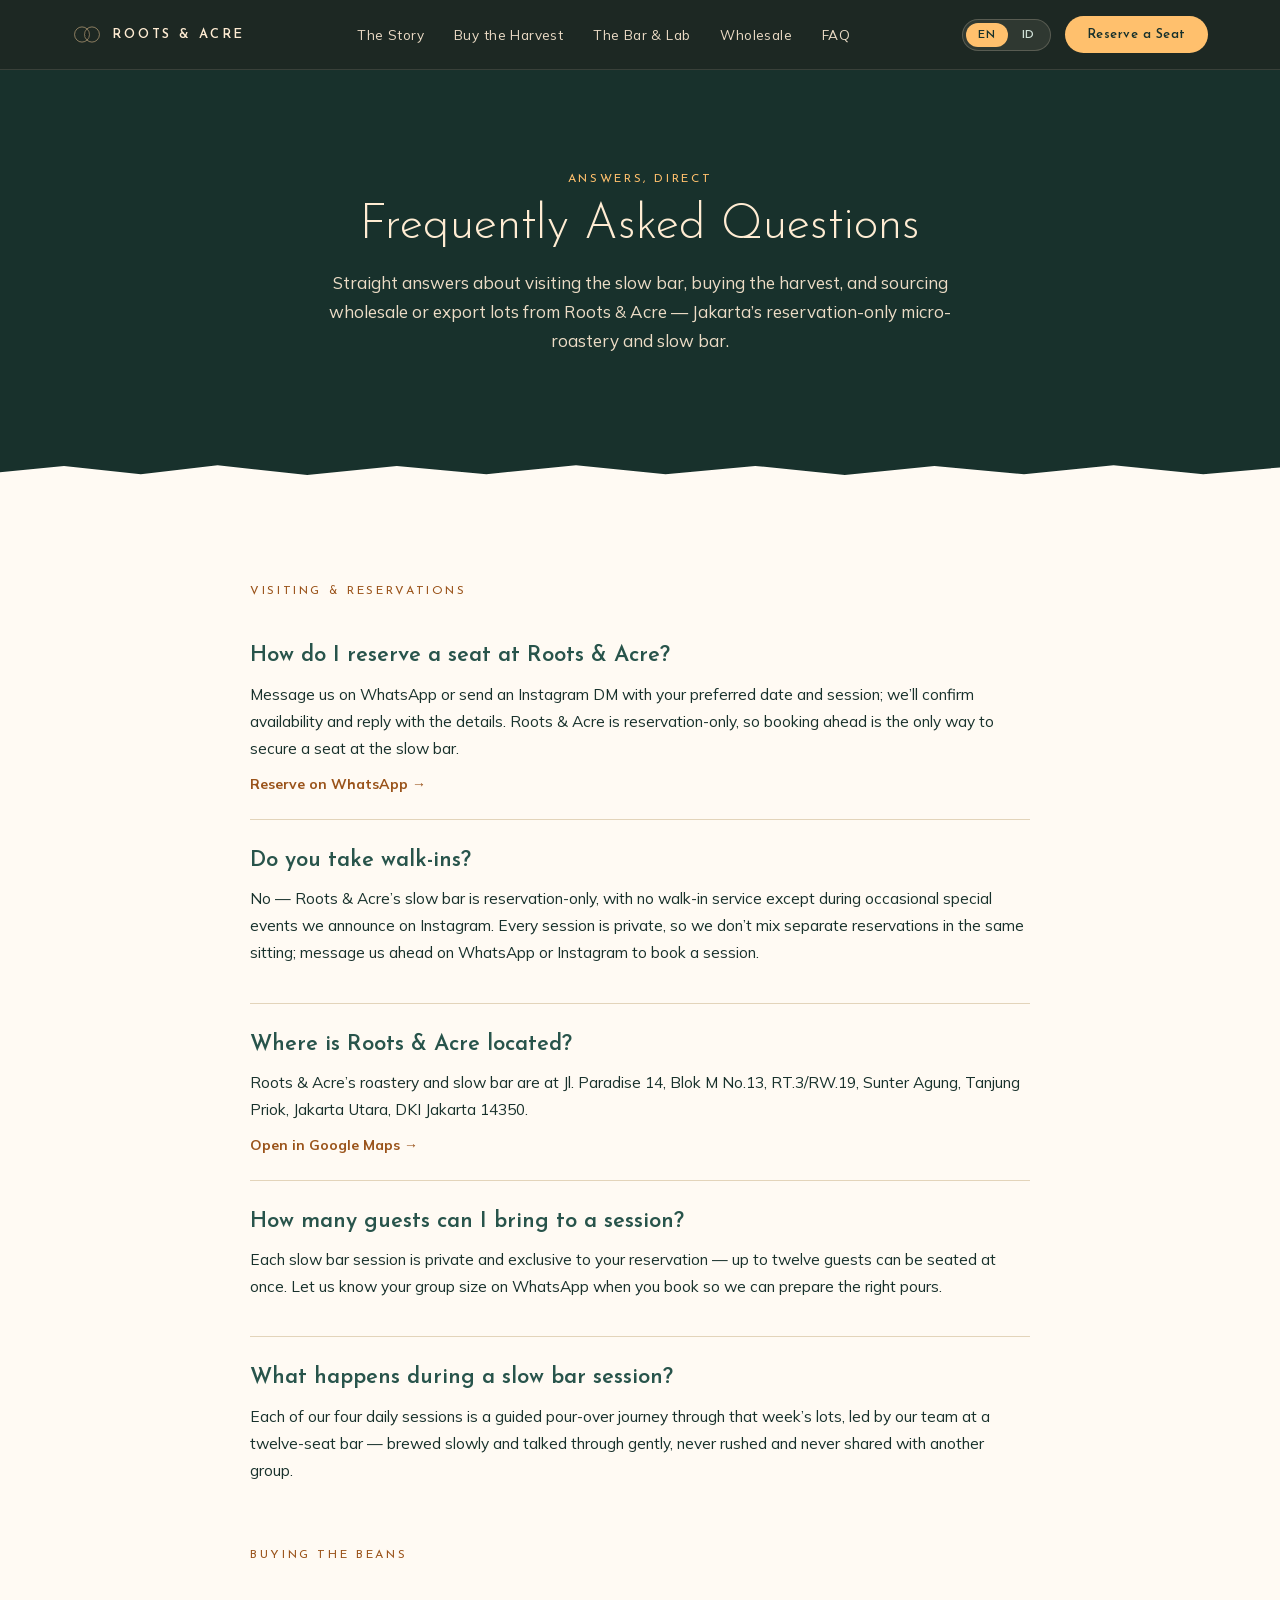
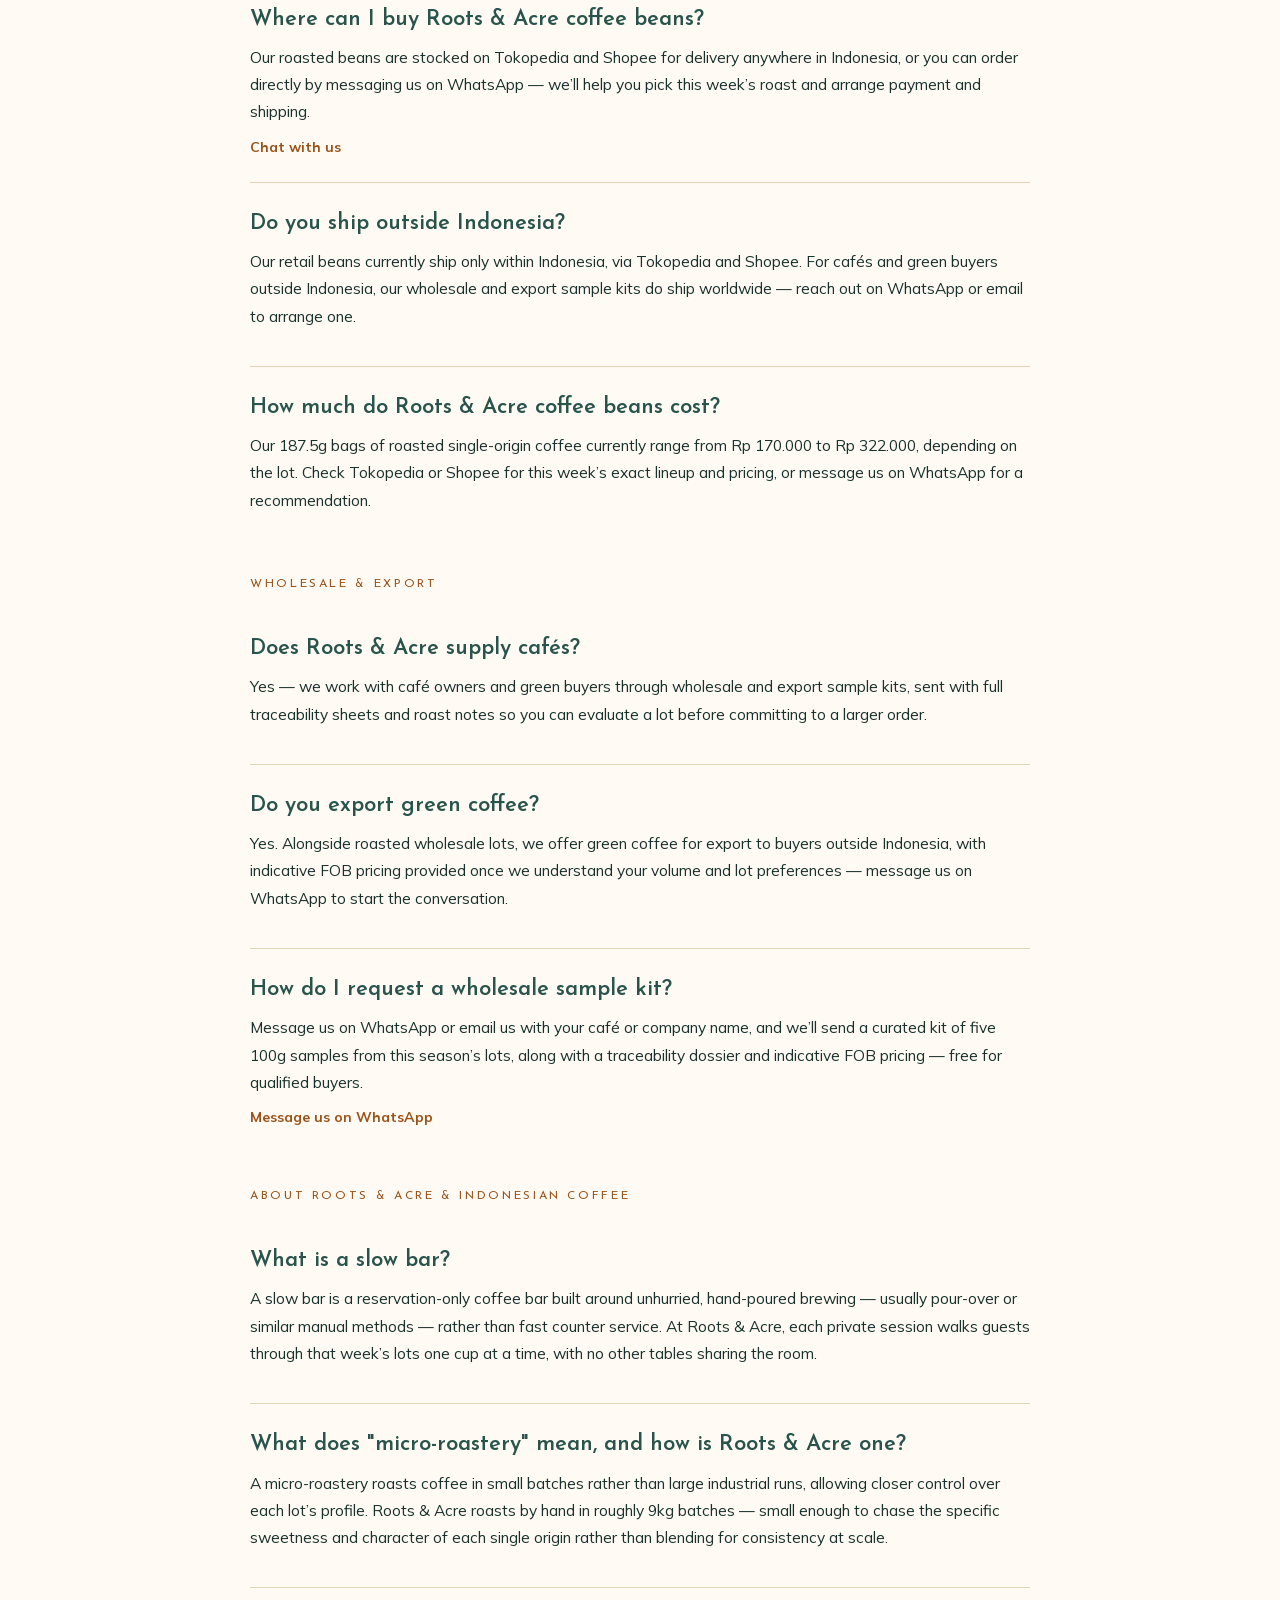
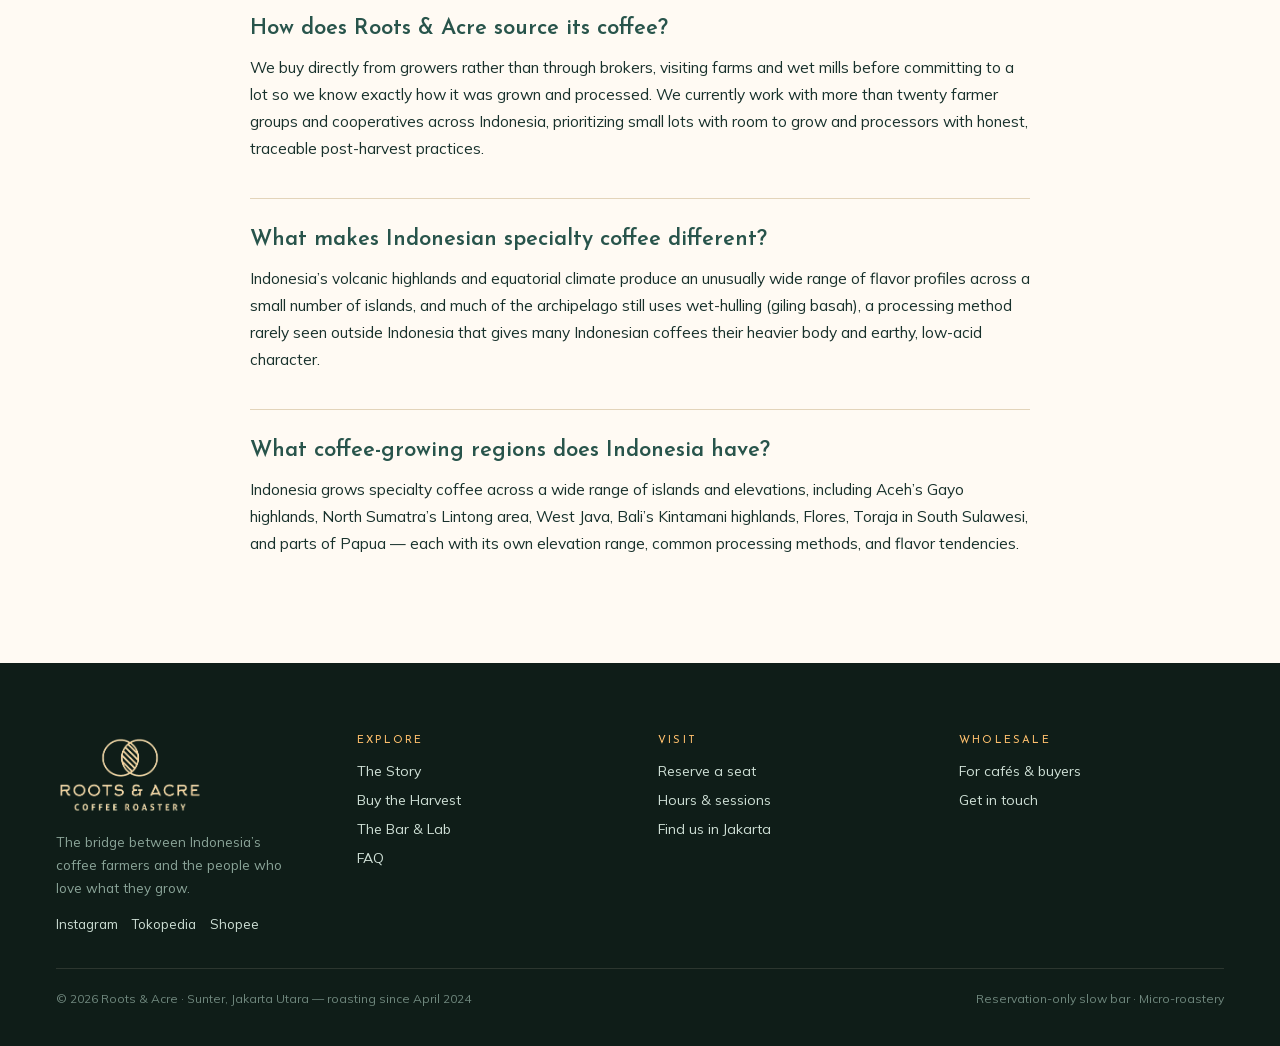
==== faq/index.html @ 4e1fb9ee "seo: phase 4 — FAQ page pair (/faq/, /id/faq/), AEO answers - 16 questions across 4 groups (Visiting" ====
<!DOCTYPE html>
<!-- GENERATED by scripts/build-pages.js — do not edit by hand.
     Edit the template/translations there, then run: node scripts/build-pages.js
     Both language versions are rebuilt together and must ship in the same commit. -->
<html lang="en">
<head>
  <meta charset="UTF-8" />
  <meta name="viewport" content="width=device-width, initial-scale=1.0" />
  <title>FAQ — Roots &amp; Acre Micro-roastery &amp; Slow Bar · Jakarta</title>
  <meta name="description" content="Answers about reserving a seat, buying Roots &amp; Acre coffee beans, wholesale &amp; export sample kits, and what makes Indonesian specialty coffee distinct — from Jakarta’s reservation-only micro-roastery and slow bar." />
  <meta name="theme-color" content="#28544b" />

  <link rel="canonical" href="https://rootsandacre.com/faq/" />
  <link rel="alternate" hreflang="en" href="https://rootsandacre.com/faq/" />
  <link rel="alternate" hreflang="id" href="https://rootsandacre.com/id/faq/" />
  <link rel="alternate" hreflang="x-default" href="https://rootsandacre.com/faq/" />

  <!-- Open Graph / social preview -->
  <meta property="og:site_name" content="Roots &amp; Acre" />
  <meta property="og:title" content="Roots &amp; Acre — Frequently Asked Questions" />
  <meta property="og:description" content="Everything you need to know about visiting, buying, and sourcing from Roots &amp; Acre — Jakarta’s reservation-only micro-roastery and slow bar." />
  <meta property="og:type" content="website" />
  <meta property="og:url" content="https://rootsandacre.com/faq/" />
  <meta property="og:locale" content="en_US" />
  <meta property="og:locale:alternate" content="id_ID" />
  <meta property="og:image" content="https://rootsandacre.com/assets/images/og-image.jpg" />
  <meta property="og:image:width" content="1200" />
  <meta property="og:image:height" content="630" />
  <meta property="og:image:alt" content="Roots &amp; Acre — frequently asked questions" />
  <meta name="twitter:card" content="summary_large_image" />
  <meta name="twitter:title" content="Roots &amp; Acre — Frequently Asked Questions" />
  <meta name="twitter:description" content="Everything you need to know about visiting, buying, and sourcing from Roots &amp; Acre — Jakarta’s reservation-only micro-roastery and slow bar." />
  <meta name="twitter:image" content="https://rootsandacre.com/assets/images/og-image.jpg" />

  <link rel="icon" href="/assets/symbol.svg" type="image/svg+xml" />

  <link rel="stylesheet" href="/assets/fonts/fonts.css?v=0ab31cac" />
  <link rel="stylesheet" href="/css/styles.css?v=18a3f6a1" />
  <script src="/js/i18n.js?v=a5c35080" defer></script>

  <script type="application/ld+json">
{
  "@context": "https://schema.org",
  "@graph": [
    {
      "@type": [
        "CafeOrCoffeeShop",
        "OnlineStore"
      ],
      "@id": "https://rootsandacre.com/#business",
      "name": "Roots & Acre",
      "alternateName": "Roots and Acre",
      "description": "Roots & Acre is an Indonesian micro-roastery and reservation-only slow bar in Sunter, North Jakarta. It roasts single-origin lots sourced directly from farms across the archipelago in micro-batches, serves them in four private daily slow-bar sessions (reserve via WhatsApp or Instagram DM), and ships beans via Tokopedia and Shopee.",
      "url": "https://rootsandacre.com/",
      "logo": "https://rootsandacre.com/assets/logo-full-apricot-trans.png",
      "image": "https://rootsandacre.com/assets/logo-full-apricot-trans.png",
      "telephone": "+6287870702024",
      "email": "rootsandacre@gmail.com",
      "address": {
        "@type": "PostalAddress",
        "streetAddress": "Jl. Paradise 14, Blok M No.13, RT.3/RW.19, Sunter Agung",
        "addressLocality": "Jakarta Utara",
        "addressRegion": "DKI Jakarta",
        "postalCode": "14350",
        "addressCountry": "ID"
      },
      "geo": {
        "@type": "GeoCoordinates",
        "latitude": -6.13706,
        "longitude": 106.86763
      },
      "hasMap": "https://www.google.com/maps/search/?api=1&query=Roots%20%26%20Acre%2C%20Jl.%20Paradise%2014%2C%20Blok%20M%20No.13%2C%20Sunter%20Agung%2C%20Tanjung%20Priok%2C%20Jakarta%20Utara%2014350",
      "openingHoursSpecification": [
        {
          "@type": "OpeningHoursSpecification",
          "dayOfWeek": [
            "Monday",
            "Tuesday",
            "Wednesday",
            "Thursday",
            "Friday",
            "Saturday",
            "Sunday"
          ],
          "opens": "12:00",
          "closes": "21:30"
        }
      ],
      "acceptsReservations": "True",
      "servesCuisine": "Specialty coffee",
      "priceRange": "Rp 170.000–322.000",
      "currenciesAccepted": "IDR",
      "foundingDate": "2024-04",
      "sameAs": [
        "https://www.instagram.com/rootsandacre/",
        "https://www.tokopedia.com/roots-and-acre",
        "https://shopee.co.id/rootsandacre"
      ]
    },
    {
      "@type": "WebSite",
      "@id": "https://rootsandacre.com/#website",
      "url": "https://rootsandacre.com/",
      "name": "Roots & Acre",
      "inLanguage": [
        "en",
        "id"
      ],
      "publisher": {
        "@id": "https://rootsandacre.com/#business"
      }
    },
    {
      "@type": "WebPage",
      "@id": "https://rootsandacre.com/faq/#webpage",
      "url": "https://rootsandacre.com/faq/",
      "name": "FAQ — Roots & Acre Micro-roastery & Slow Bar · Jakarta",
      "description": "Answers about reserving a seat, buying Roots & Acre coffee beans, wholesale & export sample kits, and what makes Indonesian specialty coffee distinct — from Jakarta’s reservation-only micro-roastery and slow bar.",
      "inLanguage": "en",
      "isPartOf": {
        "@id": "https://rootsandacre.com/#website"
      },
      "about": {
        "@id": "https://rootsandacre.com/#business"
      }
    },
    {
      "@type": "FAQPage",
      "@id": "https://rootsandacre.com/faq/#faqpage",
      "mainEntity": [
        {
          "@type": "Question",
          "name": "How do I reserve a seat at Roots & Acre?",
          "acceptedAnswer": {
            "@type": "Answer",
            "text": "Message us on WhatsApp or send an Instagram DM with your preferred date and session; we’ll confirm availability and reply with the details. Roots & Acre is reservation-only, so booking ahead is the only way to secure a seat at the slow bar."
          }
        },
        {
          "@type": "Question",
          "name": "Do you take walk-ins?",
          "acceptedAnswer": {
            "@type": "Answer",
            "text": "No — Roots & Acre’s slow bar is reservation-only, with no walk-in service except during occasional special events we announce on Instagram. Every session is private, so we don’t mix separate reservations in the same sitting; message us ahead on WhatsApp or Instagram to book a session."
          }
        },
        {
          "@type": "Question",
          "name": "Where is Roots & Acre located?",
          "acceptedAnswer": {
            "@type": "Answer",
            "text": "Roots & Acre’s roastery and slow bar are at Jl. Paradise 14, Blok M No.13, RT.3/RW.19, Sunter Agung, Tanjung Priok, Jakarta Utara, DKI Jakarta 14350."
          }
        },
        {
          "@type": "Question",
          "name": "How many guests can I bring to a session?",
          "acceptedAnswer": {
            "@type": "Answer",
            "text": "Each slow bar session is private and exclusive to your reservation — up to twelve guests can be seated at once. Let us know your group size on WhatsApp when you book so we can prepare the right pours."
          }
        },
        {
          "@type": "Question",
          "name": "What happens during a slow bar session?",
          "acceptedAnswer": {
            "@type": "Answer",
            "text": "Each of our four daily sessions is a guided pour-over journey through that week’s lots, led by our team at a twelve-seat bar — brewed slowly and talked through gently, never rushed and never shared with another group."
          }
        },
        {
          "@type": "Question",
          "name": "Where can I buy Roots & Acre coffee beans?",
          "acceptedAnswer": {
            "@type": "Answer",
            "text": "Our roasted beans are stocked on Tokopedia and Shopee for delivery anywhere in Indonesia, or you can order directly by messaging us on WhatsApp — we’ll help you pick this week’s roast and arrange payment and shipping."
          }
        },
        {
          "@type": "Question",
          "name": "Do you ship outside Indonesia?",
          "acceptedAnswer": {
            "@type": "Answer",
            "text": "Our retail beans currently ship only within Indonesia, via Tokopedia and Shopee. For cafés and green buyers outside Indonesia, our wholesale and export sample kits do ship worldwide — reach out on WhatsApp or email to arrange one."
          }
        },
        {
          "@type": "Question",
          "name": "How much do Roots & Acre coffee beans cost?",
          "acceptedAnswer": {
            "@type": "Answer",
            "text": "Our 187.5g bags of roasted single-origin coffee currently range from Rp 170.000 to Rp 322.000, depending on the lot. Check Tokopedia or Shopee for this week’s exact lineup and pricing, or message us on WhatsApp for a recommendation."
          }
        },
        {
          "@type": "Question",
          "name": "Does Roots & Acre supply cafés?",
          "acceptedAnswer": {
            "@type": "Answer",
            "text": "Yes — we work with café owners and green buyers through wholesale and export sample kits, sent with full traceability sheets and roast notes so you can evaluate a lot before committing to a larger order."
          }
        },
        {
          "@type": "Question",
          "name": "Do you export green coffee?",
          "acceptedAnswer": {
            "@type": "Answer",
            "text": "Yes. Alongside roasted wholesale lots, we offer green coffee for export to buyers outside Indonesia, with indicative FOB pricing provided once we understand your volume and lot preferences — message us on WhatsApp to start the conversation."
          }
        },
        {
          "@type": "Question",
          "name": "How do I request a wholesale sample kit?",
          "acceptedAnswer": {
            "@type": "Answer",
            "text": "Message us on WhatsApp or email us with your café or company name, and we’ll send a curated kit of five 100g samples from this season’s lots, along with a traceability dossier and indicative FOB pricing — free for qualified buyers."
          }
        },
        {
          "@type": "Question",
          "name": "What is a slow bar?",
          "acceptedAnswer": {
            "@type": "Answer",
            "text": "A slow bar is a reservation-only coffee bar built around unhurried, hand-poured brewing — usually pour-over or similar manual methods — rather than fast counter service. At Roots & Acre, each private session walks guests through that week’s lots one cup at a time, with no other tables sharing the room."
          }
        },
        {
          "@type": "Question",
          "name": "What does \"micro-roastery\" mean, and how is Roots & Acre one?",
          "acceptedAnswer": {
            "@type": "Answer",
            "text": "A micro-roastery roasts coffee in small batches rather than large industrial runs, allowing closer control over each lot’s profile. Roots & Acre roasts by hand in roughly 9kg batches — small enough to chase the specific sweetness and character of each single origin rather than blending for consistency at scale."
          }
        },
        {
          "@type": "Question",
          "name": "How does Roots & Acre source its coffee?",
          "acceptedAnswer": {
            "@type": "Answer",
            "text": "We buy directly from growers rather than through brokers, visiting farms and wet mills before committing to a lot so we know exactly how it was grown and processed. We currently work with more than twenty farmer groups and cooperatives across Indonesia, prioritizing small lots with room to grow and processors with honest, traceable post-harvest practices."
          }
        },
        {
          "@type": "Question",
          "name": "What makes Indonesian specialty coffee different?",
          "acceptedAnswer": {
            "@type": "Answer",
            "text": "Indonesia’s volcanic highlands and equatorial climate produce an unusually wide range of flavor profiles across a small number of islands, and much of the archipelago still uses wet-hulling (giling basah), a processing method rarely seen outside Indonesia that gives many Indonesian coffees their heavier body and earthy, low-acid character."
          }
        },
        {
          "@type": "Question",
          "name": "What coffee-growing regions does Indonesia have?",
          "acceptedAnswer": {
            "@type": "Answer",
            "text": "Indonesia grows specialty coffee across a wide range of islands and elevations, including Aceh’s Gayo highlands, North Sumatra’s Lintong area, West Java, Bali’s Kintamani highlands, Flores, Toraja in South Sulawesi, and parts of Papua — each with its own elevation range, common processing methods, and flavor tendencies."
          }
        }
      ]
    },
    {
      "@type": "BreadcrumbList",
      "@id": "https://rootsandacre.com/faq/#breadcrumb",
      "itemListElement": [
        {
          "@type": "ListItem",
          "position": 1,
          "name": "Home",
          "item": "https://rootsandacre.com/"
        },
        {
          "@type": "ListItem",
          "position": 2,
          "name": "FAQ",
          "item": "https://rootsandacre.com/faq/"
        }
      ]
    }
  ]
}
  </script>
</head>
<body>
  <!-- ====== NAV ====== -->
  <header class="site-nav">
    <div class="site-nav__inner">
      <a class="site-nav__brand" href="/#top">
        <img src="/assets/symbol.svg" alt="Roots and Acre" />
        <span class="site-nav__wordmark">Roots &amp; Acre</span>
      </a>
      <nav class="site-nav__links" aria-label="Primary">
        <a href="/#top">The Story</a>
        <a href="/#buy">Buy the Harvest</a>
        <a href="/#bar-lab">The Bar &amp; Lab</a>
        <a href="/#wholesale">Wholesale</a>
        <a href="/faq/">FAQ</a>
      </nav>
      <div class="site-nav__actions">
        <nav class="lang-switch" aria-label="Language">
          <a data-lang="en" href="/faq/" class="is-active" aria-current="page">EN</a>
          <a data-lang="id" href="/id/faq/" hreflang="id">ID</a>
        </nav>
        <a class="btn btn--gold btn--sm" href="https://wa.me/6287870702024?text=Hi%20Roots%20%26%20Acre!%20I%E2%80%99d%20like%20to%20reserve%20a%20seat%20at%20the%20Bar%20%26%20Lab.%0A%0ADate%3A%20%0ASession%3A%20%0ANumber%20of%20guests%3A%20%0A%0AThank%20you!" target="_blank" rel="noopener">Reserve a Seat</a>
      </div>
    </div>
  </header>

  <main>
    <section class="faq-hero">
      <span class="eyebrow eyebrow--on-dark">Answers, direct</span>
      <h1>Frequently Asked Questions</h1>
      <p>Straight answers about visiting the slow bar, buying the harvest, and sourcing wholesale or export lots from Roots &amp; Acre — Jakarta’s reservation-only micro-roastery and slow bar.</p>
    </section>

    <div class="torn torn--dark-to-paper" aria-hidden="true"></div>
    <section class="faq-body">
      <div class="faq-body__inner">
      <div class="faq-group">
        <div class="eyebrow faq-group__label">Visiting &amp; Reservations</div>
        <div class="faq-item">
          <h2>How do I reserve a seat at Roots &amp; Acre?</h2>
          <p>Message us on WhatsApp or send an Instagram DM with your preferred date and session; we’ll confirm availability and reply with the details. Roots &amp; Acre is reservation-only, so booking ahead is the only way to secure a seat at the slow bar.</p>
          <a class="faq-item__cta" href="https://wa.me/6287870702024?text=Hi%20Roots%20%26%20Acre!%20I%E2%80%99d%20like%20to%20reserve%20a%20seat%20at%20the%20Bar%20%26%20Lab.%0A%0ADate%3A%20%0ASession%3A%20%0ANumber%20of%20guests%3A%20%0A%0AThank%20you!" target="_blank" rel="noopener">Reserve on WhatsApp →</a>
        </div>
        <div class="faq-item">
          <h2>Do you take walk-ins?</h2>
          <p>No — Roots &amp; Acre’s slow bar is reservation-only, with no walk-in service except during occasional special events we announce on Instagram. Every session is private, so we don’t mix separate reservations in the same sitting; message us ahead on WhatsApp or Instagram to book a session.</p>
        </div>
        <div class="faq-item">
          <h2>Where is Roots &amp; Acre located?</h2>
          <p>Roots &amp; Acre’s roastery and slow bar are at Jl. Paradise 14, Blok M No.13, RT.3/RW.19, Sunter Agung, Tanjung Priok, Jakarta Utara, DKI Jakarta 14350.</p>
          <a class="faq-item__cta" href="https://www.google.com/maps/search/?api=1&query=Roots%20%26%20Acre%2C%20Jl.%20Paradise%2014%2C%20Blok%20M%20No.13%2C%20Sunter%20Agung%2C%20Tanjung%20Priok%2C%20Jakarta%20Utara%2014350" target="_blank" rel="noopener">Open in Google Maps →</a>
        </div>
        <div class="faq-item">
          <h2>How many guests can I bring to a session?</h2>
          <p>Each slow bar session is private and exclusive to your reservation — up to twelve guests can be seated at once. Let us know your group size on WhatsApp when you book so we can prepare the right pours.</p>
        </div>
        <div class="faq-item">
          <h2>What happens during a slow bar session?</h2>
          <p>Each of our four daily sessions is a guided pour-over journey through that week’s lots, led by our team at a twelve-seat bar — brewed slowly and talked through gently, never rushed and never shared with another group.</p>
        </div>
      </div>
      <div class="faq-group">
        <div class="eyebrow faq-group__label">Buying the Beans</div>
        <div class="faq-item">
          <h2>Where can I buy Roots &amp; Acre coffee beans?</h2>
          <p>Our roasted beans are stocked on Tokopedia and Shopee for delivery anywhere in Indonesia, or you can order directly by messaging us on WhatsApp — we’ll help you pick this week’s roast and arrange payment and shipping.</p>
          <a class="faq-item__cta" href="https://wa.me/6287870702024?text=Hi%20Roots%20%26%20Acre!%20I%E2%80%99d%20like%20to%20order%20some%20coffee.%20Could%20you%20help%20me%20pick%20this%20week%E2%80%99s%20lot%3F" target="_blank" rel="noopener">Chat with us</a>
        </div>
        <div class="faq-item">
          <h2>Do you ship outside Indonesia?</h2>
          <p>Our retail beans currently ship only within Indonesia, via Tokopedia and Shopee. For cafés and green buyers outside Indonesia, our wholesale and export sample kits do ship worldwide — reach out on WhatsApp or email to arrange one.</p>
        </div>
        <div class="faq-item">
          <h2>How much do Roots &amp; Acre coffee beans cost?</h2>
          <p>Our 187.5g bags of roasted single-origin coffee currently range from Rp 170.000 to Rp 322.000, depending on the lot. Check Tokopedia or Shopee for this week’s exact lineup and pricing, or message us on WhatsApp for a recommendation.</p>
        </div>
      </div>
      <div class="faq-group">
        <div class="eyebrow faq-group__label">Wholesale &amp; Export</div>
        <div class="faq-item">
          <h2>Does Roots &amp; Acre supply cafés?</h2>
          <p>Yes — we work with café owners and green buyers through wholesale and export sample kits, sent with full traceability sheets and roast notes so you can evaluate a lot before committing to a larger order.</p>
        </div>
        <div class="faq-item">
          <h2>Do you export green coffee?</h2>
          <p>Yes. Alongside roasted wholesale lots, we offer green coffee for export to buyers outside Indonesia, with indicative FOB pricing provided once we understand your volume and lot preferences — message us on WhatsApp to start the conversation.</p>
        </div>
        <div class="faq-item">
          <h2>How do I request a wholesale sample kit?</h2>
          <p>Message us on WhatsApp or email us with your café or company name, and we’ll send a curated kit of five 100g samples from this season’s lots, along with a traceability dossier and indicative FOB pricing — free for qualified buyers.</p>
          <a class="faq-item__cta" href="https://wa.me/6287870702024?text=Hi%20Roots%20%26%20Acre!%20I%E2%80%99m%20from%20%5Bcaf%C3%A9%20%2F%20company%20name%5D%2C%20interested%20in%20your%20wholesale%2Fexport%20sample%20kit." target="_blank" rel="noopener">Message us on WhatsApp</a>
        </div>
      </div>
      <div class="faq-group">
        <div class="eyebrow faq-group__label">About Roots &amp; Acre &amp; Indonesian Coffee</div>
        <div class="faq-item">
          <h2>What is a slow bar?</h2>
          <p>A slow bar is a reservation-only coffee bar built around unhurried, hand-poured brewing — usually pour-over or similar manual methods — rather than fast counter service. At Roots &amp; Acre, each private session walks guests through that week’s lots one cup at a time, with no other tables sharing the room.</p>
        </div>
        <div class="faq-item">
          <h2>What does "micro-roastery" mean, and how is Roots &amp; Acre one?</h2>
          <p>A micro-roastery roasts coffee in small batches rather than large industrial runs, allowing closer control over each lot’s profile. Roots &amp; Acre roasts by hand in roughly 9kg batches — small enough to chase the specific sweetness and character of each single origin rather than blending for consistency at scale.</p>
        </div>
        <div class="faq-item">
          <h2>How does Roots &amp; Acre source its coffee?</h2>
          <p>We buy directly from growers rather than through brokers, visiting farms and wet mills before committing to a lot so we know exactly how it was grown and processed. We currently work with more than twenty farmer groups and cooperatives across Indonesia, prioritizing small lots with room to grow and processors with honest, traceable post-harvest practices.</p>
        </div>
        <div class="faq-item">
          <h2>What makes Indonesian specialty coffee different?</h2>
          <p>Indonesia’s volcanic highlands and equatorial climate produce an unusually wide range of flavor profiles across a small number of islands, and much of the archipelago still uses wet-hulling (giling basah), a processing method rarely seen outside Indonesia that gives many Indonesian coffees their heavier body and earthy, low-acid character.</p>
        </div>
        <div class="faq-item">
          <h2>What coffee-growing regions does Indonesia have?</h2>
          <p>Indonesia grows specialty coffee across a wide range of islands and elevations, including Aceh’s Gayo highlands, North Sumatra’s Lintong area, West Java, Bali’s Kintamani highlands, Flores, Toraja in South Sulawesi, and parts of Papua — each with its own elevation range, common processing methods, and flavor tendencies.</p>
        </div>
      </div>
      </div>
    </section>
  </main>

  <!-- ====== FOOTER ====== -->
  <footer class="site-footer">
    <div class="site-footer__grid">
      <div>
        <img class="site-footer__logo" src="/assets/logo-full-apricot-trans.png" alt="Roots and Acre Coffee Roastery" />
        <p class="site-footer__mission">The bridge between Indonesia’s coffee farmers and the people who love what they grow.</p>
        <div class="site-footer__social">
          <a href="https://www.instagram.com/rootsandacre/" target="_blank" rel="noopener">Instagram</a>
          <a href="https://www.tokopedia.com/roots-and-acre" target="_blank" rel="noopener">Tokopedia</a>
          <a href="https://shopee.co.id/rootsandacre" target="_blank" rel="noopener">Shopee</a>
        </div>
      </div>
      <div class="site-footer__col">
        <div class="site-footer__col-title">Explore</div>
        <a href="/#top">The Story</a>
        <a href="/#buy">Buy the Harvest</a>
        <a href="/#bar-lab">The Bar &amp; Lab</a>
        <a href="/faq/">FAQ</a>
      </div>
      <div class="site-footer__col">
        <div class="site-footer__col-title">Visit</div>
        <a href="https://wa.me/6287870702024?text=Hi%20Roots%20%26%20Acre!%20I%E2%80%99d%20like%20to%20reserve%20a%20seat%20at%20the%20Bar%20%26%20Lab.%0A%0ADate%3A%20%0ASession%3A%20%0ANumber%20of%20guests%3A%20%0A%0AThank%20you!" target="_blank" rel="noopener">Reserve a seat</a>
        <a href="/#visit">Hours &amp; sessions</a>
        <a href="https://www.google.com/maps/search/?api=1&query=Roots%20%26%20Acre%2C%20Jl.%20Paradise%2014%2C%20Blok%20M%20No.13%2C%20Sunter%20Agung%2C%20Tanjung%20Priok%2C%20Jakarta%20Utara%2014350" target="_blank" rel="noopener">Find us in Jakarta</a>
      </div>
      <div class="site-footer__col">
        <div class="site-footer__col-title">Wholesale</div>
        <a href="/#wholesale">For cafés &amp; buyers</a>
        <a href="https://wa.me/6287870702024?text=Hi%20Roots%20%26%20Acre!%20I%E2%80%99m%20from%20%5Bcaf%C3%A9%20%2F%20company%20name%5D%2C%20interested%20in%20your%20wholesale%2Fexport%20sample%20kit." target="_blank" rel="noopener">Get in touch</a>
      </div>
    </div>
    <div class="site-footer__bottom">
      <span>© 2026 Roots &amp; Acre · Sunter, Jakarta Utara — roasting since April 2024</span>
      <span>Reservation-only slow bar · Micro-roastery</span>
    </div>
  </footer>
</body>
</html>
---- assets/fonts/fonts.css ----
/* Self-hosted Google Fonts (latin + latin-ext subsets).
   Regenerate with the fetch script noted in README if families/weights change. */

/* Caveat 600 latin-ext */
@font-face {
  font-family: 'Caveat';
  font-style: normal;
  font-weight: 600;
  font-display: swap;
  src: url(/assets/fonts/caveat-600-latin-ext.woff2) format('woff2');
  unicode-range: U+0100-02BA, U+02BD-02C5, U+02C7-02CC, U+02CE-02D7, U+02DD-02FF, U+0304, U+0308, U+0329, U+1D00-1DBF, U+1E00-1E9F, U+1EF2-1EFF, U+2020, U+20A0-20AB, U+20AD-20C0, U+2113, U+2C60-2C7F, U+A720-A7FF;
}

/* Caveat 600 latin */
@font-face {
  font-family: 'Caveat';
  font-style: normal;
  font-weight: 600;
  font-display: swap;
  src: url(/assets/fonts/caveat-600-latin.woff2) format('woff2');
  unicode-range: U+0000-00FF, U+0131, U+0152-0153, U+02BB-02BC, U+02C6, U+02DA, U+02DC, U+0304, U+0308, U+0329, U+2000-206F, U+20AC, U+2122, U+2191, U+2193, U+2212, U+2215, U+FEFF, U+FFFD;
}

/* Caveat 700 latin-ext */
@font-face {
  font-family: 'Caveat';
  font-style: normal;
  font-weight: 700;
  font-display: swap;
  src: url(/assets/fonts/caveat-700-latin-ext.woff2) format('woff2');
  unicode-range: U+0100-02BA, U+02BD-02C5, U+02C7-02CC, U+02CE-02D7, U+02DD-02FF, U+0304, U+0308, U+0329, U+1D00-1DBF, U+1E00-1E9F, U+1EF2-1EFF, U+2020, U+20A0-20AB, U+20AD-20C0, U+2113, U+2C60-2C7F, U+A720-A7FF;
}

/* Caveat 700 latin */
@font-face {
  font-family: 'Caveat';
  font-style: normal;
  font-weight: 700;
  font-display: swap;
  src: url(/assets/fonts/caveat-700-latin.woff2) format('woff2');
  unicode-range: U+0000-00FF, U+0131, U+0152-0153, U+02BB-02BC, U+02C6, U+02DA, U+02DC, U+0304, U+0308, U+0329, U+2000-206F, U+20AC, U+2122, U+2191, U+2193, U+2212, U+2215, U+FEFF, U+FFFD;
}

/* Cormorant Garamond 400 italic latin-ext */
@font-face {
  font-family: 'Cormorant Garamond';
  font-style: italic;
  font-weight: 400;
  font-display: swap;
  src: url(/assets/fonts/cormorant-garamond-400-italic-latin-ext.woff2) format('woff2');
  unicode-range: U+0100-02BA, U+02BD-02C5, U+02C7-02CC, U+02CE-02D7, U+02DD-02FF, U+0304, U+0308, U+0329, U+1D00-1DBF, U+1E00-1E9F, U+1EF2-1EFF, U+2020, U+20A0-20AB, U+20AD-20C0, U+2113, U+2C60-2C7F, U+A720-A7FF;
}

/* Cormorant Garamond 400 italic latin */
@font-face {
  font-family: 'Cormorant Garamond';
  font-style: italic;
  font-weight: 400;
  font-display: swap;
  src: url(/assets/fonts/cormorant-garamond-400-italic-latin.woff2) format('woff2');
  unicode-range: U+0000-00FF, U+0131, U+0152-0153, U+02BB-02BC, U+02C6, U+02DA, U+02DC, U+0304, U+0308, U+0329, U+2000-206F, U+20AC, U+2122, U+2191, U+2193, U+2212, U+2215, U+FEFF, U+FFFD;
}

/* Cormorant Garamond 400 latin-ext */
@font-face {
  font-family: 'Cormorant Garamond';
  font-style: normal;
  font-weight: 400;
  font-display: swap;
  src: url(/assets/fonts/cormorant-garamond-400-latin-ext.woff2) format('woff2');
  unicode-range: U+0100-02BA, U+02BD-02C5, U+02C7-02CC, U+02CE-02D7, U+02DD-02FF, U+0304, U+0308, U+0329, U+1D00-1DBF, U+1E00-1E9F, U+1EF2-1EFF, U+2020, U+20A0-20AB, U+20AD-20C0, U+2113, U+2C60-2C7F, U+A720-A7FF;
}

/* Cormorant Garamond 400 latin */
@font-face {
  font-family: 'Cormorant Garamond';
  font-style: normal;
  font-weight: 400;
  font-display: swap;
  src: url(/assets/fonts/cormorant-garamond-400-latin.woff2) format('woff2');
  unicode-range: U+0000-00FF, U+0131, U+0152-0153, U+02BB-02BC, U+02C6, U+02DA, U+02DC, U+0304, U+0308, U+0329, U+2000-206F, U+20AC, U+2122, U+2191, U+2193, U+2212, U+2215, U+FEFF, U+FFFD;
}

/* Josefin Sans 300 latin-ext */
@font-face {
  font-family: 'Josefin Sans';
  font-style: normal;
  font-weight: 300;
  font-display: swap;
  src: url(/assets/fonts/josefin-sans-300-latin-ext.woff2) format('woff2');
  unicode-range: U+0100-02BA, U+02BD-02C5, U+02C7-02CC, U+02CE-02D7, U+02DD-02FF, U+0304, U+0308, U+0329, U+1D00-1DBF, U+1E00-1E9F, U+1EF2-1EFF, U+2020, U+20A0-20AB, U+20AD-20C0, U+2113, U+2C60-2C7F, U+A720-A7FF;
}

/* Josefin Sans 300 latin */
@font-face {
  font-family: 'Josefin Sans';
  font-style: normal;
  font-weight: 300;
  font-display: swap;
  src: url(/assets/fonts/josefin-sans-300-latin.woff2) format('woff2');
  unicode-range: U+0000-00FF, U+0131, U+0152-0153, U+02BB-02BC, U+02C6, U+02DA, U+02DC, U+0304, U+0308, U+0329, U+2000-206F, U+20AC, U+2122, U+2191, U+2193, U+2212, U+2215, U+FEFF, U+FFFD;
}

/* Josefin Sans 400 latin-ext */
@font-face {
  font-family: 'Josefin Sans';
  font-style: normal;
  font-weight: 400;
  font-display: swap;
  src: url(/assets/fonts/josefin-sans-400-latin-ext.woff2) format('woff2');
  unicode-range: U+0100-02BA, U+02BD-02C5, U+02C7-02CC, U+02CE-02D7, U+02DD-02FF, U+0304, U+0308, U+0329, U+1D00-1DBF, U+1E00-1E9F, U+1EF2-1EFF, U+2020, U+20A0-20AB, U+20AD-20C0, U+2113, U+2C60-2C7F, U+A720-A7FF;
}

/* Josefin Sans 400 latin */
@font-face {
  font-family: 'Josefin Sans';
  font-style: normal;
  font-weight: 400;
  font-display: swap;
  src: url(/assets/fonts/josefin-sans-400-latin.woff2) format('woff2');
  unicode-range: U+0000-00FF, U+0131, U+0152-0153, U+02BB-02BC, U+02C6, U+02DA, U+02DC, U+0304, U+0308, U+0329, U+2000-206F, U+20AC, U+2122, U+2191, U+2193, U+2212, U+2215, U+FEFF, U+FFFD;
}

/* Josefin Sans 500 latin-ext */
@font-face {
  font-family: 'Josefin Sans';
  font-style: normal;
  font-weight: 500;
  font-display: swap;
  src: url(/assets/fonts/josefin-sans-500-latin-ext.woff2) format('woff2');
  unicode-range: U+0100-02BA, U+02BD-02C5, U+02C7-02CC, U+02CE-02D7, U+02DD-02FF, U+0304, U+0308, U+0329, U+1D00-1DBF, U+1E00-1E9F, U+1EF2-1EFF, U+2020, U+20A0-20AB, U+20AD-20C0, U+2113, U+2C60-2C7F, U+A720-A7FF;
}

/* Josefin Sans 500 latin */
@font-face {
  font-family: 'Josefin Sans';
  font-style: normal;
  font-weight: 500;
  font-display: swap;
  src: url(/assets/fonts/josefin-sans-500-latin.woff2) format('woff2');
  unicode-range: U+0000-00FF, U+0131, U+0152-0153, U+02BB-02BC, U+02C6, U+02DA, U+02DC, U+0304, U+0308, U+0329, U+2000-206F, U+20AC, U+2122, U+2191, U+2193, U+2212, U+2215, U+FEFF, U+FFFD;
}

/* Josefin Sans 600 latin-ext */
@font-face {
  font-family: 'Josefin Sans';
  font-style: normal;
  font-weight: 600;
  font-display: swap;
  src: url(/assets/fonts/josefin-sans-600-latin-ext.woff2) format('woff2');
  unicode-range: U+0100-02BA, U+02BD-02C5, U+02C7-02CC, U+02CE-02D7, U+02DD-02FF, U+0304, U+0308, U+0329, U+1D00-1DBF, U+1E00-1E9F, U+1EF2-1EFF, U+2020, U+20A0-20AB, U+20AD-20C0, U+2113, U+2C60-2C7F, U+A720-A7FF;
}

/* Josefin Sans 600 latin */
@font-face {
  font-family: 'Josefin Sans';
  font-style: normal;
  font-weight: 600;
  font-display: swap;
  src: url(/assets/fonts/josefin-sans-600-latin.woff2) format('woff2');
  unicode-range: U+0000-00FF, U+0131, U+0152-0153, U+02BB-02BC, U+02C6, U+02DA, U+02DC, U+0304, U+0308, U+0329, U+2000-206F, U+20AC, U+2122, U+2191, U+2193, U+2212, U+2215, U+FEFF, U+FFFD;
}

/* Josefin Sans 700 latin-ext */
@font-face {
  font-family: 'Josefin Sans';
  font-style: normal;
  font-weight: 700;
  font-display: swap;
  src: url(/assets/fonts/josefin-sans-700-latin-ext.woff2) format('woff2');
  unicode-range: U+0100-02BA, U+02BD-02C5, U+02C7-02CC, U+02CE-02D7, U+02DD-02FF, U+0304, U+0308, U+0329, U+1D00-1DBF, U+1E00-1E9F, U+1EF2-1EFF, U+2020, U+20A0-20AB, U+20AD-20C0, U+2113, U+2C60-2C7F, U+A720-A7FF;
}

/* Josefin Sans 700 latin */
@font-face {
  font-family: 'Josefin Sans';
  font-style: normal;
  font-weight: 700;
  font-display: swap;
  src: url(/assets/fonts/josefin-sans-700-latin.woff2) format('woff2');
  unicode-range: U+0000-00FF, U+0131, U+0152-0153, U+02BB-02BC, U+02C6, U+02DA, U+02DC, U+0304, U+0308, U+0329, U+2000-206F, U+20AC, U+2122, U+2191, U+2193, U+2212, U+2215, U+FEFF, U+FFFD;
}

/* Mulish 400 italic latin-ext */
@font-face {
  font-family: 'Mulish';
  font-style: italic;
  font-weight: 400;
  font-display: swap;
  src: url(/assets/fonts/mulish-400-italic-latin-ext.woff2) format('woff2');
  unicode-range: U+0100-02BA, U+02BD-02C5, U+02C7-02CC, U+02CE-02D7, U+02DD-02FF, U+0304, U+0308, U+0329, U+1D00-1DBF, U+1E00-1E9F, U+1EF2-1EFF, U+2020, U+20A0-20AB, U+20AD-20C0, U+2113, U+2C60-2C7F, U+A720-A7FF;
}

/* Mulish 400 italic latin */
@font-face {
  font-family: 'Mulish';
  font-style: italic;
  font-weight: 400;
  font-display: swap;
  src: url(/assets/fonts/mulish-400-italic-latin.woff2) format('woff2');
  unicode-range: U+0000-00FF, U+0131, U+0152-0153, U+02BB-02BC, U+02C6, U+02DA, U+02DC, U+0304, U+0308, U+0329, U+2000-206F, U+20AC, U+2122, U+2191, U+2193, U+2212, U+2215, U+FEFF, U+FFFD;
}

/* Mulish 300 latin-ext */
@font-face {
  font-family: 'Mulish';
  font-style: normal;
  font-weight: 300;
  font-display: swap;
  src: url(/assets/fonts/mulish-300-latin-ext.woff2) format('woff2');
  unicode-range: U+0100-02BA, U+02BD-02C5, U+02C7-02CC, U+02CE-02D7, U+02DD-02FF, U+0304, U+0308, U+0329, U+1D00-1DBF, U+1E00-1E9F, U+1EF2-1EFF, U+2020, U+20A0-20AB, U+20AD-20C0, U+2113, U+2C60-2C7F, U+A720-A7FF;
}

/* Mulish 300 latin */
@font-face {
  font-family: 'Mulish';
  font-style: normal;
  font-weight: 300;
  font-display: swap;
  src: url(/assets/fonts/mulish-300-latin.woff2) format('woff2');
  unicode-range: U+0000-00FF, U+0131, U+0152-0153, U+02BB-02BC, U+02C6, U+02DA, U+02DC, U+0304, U+0308, U+0329, U+2000-206F, U+20AC, U+2122, U+2191, U+2193, U+2212, U+2215, U+FEFF, U+FFFD;
}

/* Mulish 400 latin-ext */
@font-face {
  font-family: 'Mulish';
  font-style: normal;
  font-weight: 400;
  font-display: swap;
  src: url(/assets/fonts/mulish-400-latin-ext.woff2) format('woff2');
  unicode-range: U+0100-02BA, U+02BD-02C5, U+02C7-02CC, U+02CE-02D7, U+02DD-02FF, U+0304, U+0308, U+0329, U+1D00-1DBF, U+1E00-1E9F, U+1EF2-1EFF, U+2020, U+20A0-20AB, U+20AD-20C0, U+2113, U+2C60-2C7F, U+A720-A7FF;
}

/* Mulish 400 latin */
@font-face {
  font-family: 'Mulish';
  font-style: normal;
  font-weight: 400;
  font-display: swap;
  src: url(/assets/fonts/mulish-400-latin.woff2) format('woff2');
  unicode-range: U+0000-00FF, U+0131, U+0152-0153, U+02BB-02BC, U+02C6, U+02DA, U+02DC, U+0304, U+0308, U+0329, U+2000-206F, U+20AC, U+2122, U+2191, U+2193, U+2212, U+2215, U+FEFF, U+FFFD;
}

/* Mulish 600 latin-ext */
@font-face {
  font-family: 'Mulish';
  font-style: normal;
  font-weight: 600;
  font-display: swap;
  src: url(/assets/fonts/mulish-600-latin-ext.woff2) format('woff2');
  unicode-range: U+0100-02BA, U+02BD-02C5, U+02C7-02CC, U+02CE-02D7, U+02DD-02FF, U+0304, U+0308, U+0329, U+1D00-1DBF, U+1E00-1E9F, U+1EF2-1EFF, U+2020, U+20A0-20AB, U+20AD-20C0, U+2113, U+2C60-2C7F, U+A720-A7FF;
}

/* Mulish 600 latin */
@font-face {
  font-family: 'Mulish';
  font-style: normal;
  font-weight: 600;
  font-display: swap;
  src: url(/assets/fonts/mulish-600-latin.woff2) format('woff2');
  unicode-range: U+0000-00FF, U+0131, U+0152-0153, U+02BB-02BC, U+02C6, U+02DA, U+02DC, U+0304, U+0308, U+0329, U+2000-206F, U+20AC, U+2122, U+2191, U+2193, U+2212, U+2215, U+FEFF, U+FFFD;
}

/* Mulish 700 latin-ext */
@font-face {
  font-family: 'Mulish';
  font-style: normal;
  font-weight: 700;
  font-display: swap;
  src: url(/assets/fonts/mulish-700-latin-ext.woff2) format('woff2');
  unicode-range: U+0100-02BA, U+02BD-02C5, U+02C7-02CC, U+02CE-02D7, U+02DD-02FF, U+0304, U+0308, U+0329, U+1D00-1DBF, U+1E00-1E9F, U+1EF2-1EFF, U+2020, U+20A0-20AB, U+20AD-20C0, U+2113, U+2C60-2C7F, U+A720-A7FF;
}

/* Mulish 700 latin */
@font-face {
  font-family: 'Mulish';
  font-style: normal;
  font-weight: 700;
  font-display: swap;
  src: url(/assets/fonts/mulish-700-latin.woff2) format('woff2');
  unicode-range: U+0000-00FF, U+0131, U+0152-0153, U+02BB-02BC, U+02C6, U+02DA, U+02DC, U+0304, U+0308, U+0329, U+2000-206F, U+20AC, U+2122, U+2191, U+2193, U+2212, U+2215, U+FEFF, U+FFFD;
}
---- css/styles.css ----
/* ============================================================
   ROOTS & ACRE — Launch site styles
   Built from the design handoff (design-reference.dc.html) and
   the Roots & Acre design system tokens.
   ============================================================ */

/* ---------- TOKENS ---------- */
:root {
  /* Brand colors */
  --ra-green:        #28544b;
  --ra-green-dark:   #18312c;
  --ra-green-mid:    #38776a;
  --ra-gold:         #ffc06d;
  --ra-apricot:      #ffd6a0;
  --ra-cream:        #ffecd3;
  --ra-white:        #ffffff;

  /* Accessible ink shades (amber text on light) */
  --ra-amber-ink:    #9a531a;
  --ra-roast:        #7a3e12;

  /* Semantic — light */
  --ra-bg:           var(--ra-cream);
  --ra-surface:      var(--ra-white);
  --ra-surface-2:    #fff6e9;
  --ra-text:         var(--ra-green-dark);
  --ra-text-muted:   #4a5d56;
  --ra-heading:      var(--ra-green);
  --ra-border:       #e3d4ba;

  /* Dark-surface companions */
  --ra-bg-darkest:   #0f1d18;
  --ra-text-on-dark: var(--ra-cream);
  --ra-body-on-dark: #ecdcc6;
  --ra-muted-on-dark:#cfe0d6;

  /* Functional */
  --ra-whatsapp:     #1eaf5c;
  --ra-ink-hand:     #ffd21e;

  /* Type */
  --ra-font-display: "Josefin Sans", "Century Gothic", system-ui, sans-serif;
  --ra-font-body:    "Mulish", "Helvetica Neue", Arial, sans-serif;
  --ra-font-serif:   "Cormorant Garamond", Georgia, "Times New Roman", serif;
  --ra-font-hand:    "Caveat", cursive;

  /* Shape & elevation */
  --ra-radius-md:    12px;
  --ra-radius-lg:    16px;
  --ra-radius-pill:  999px;
  --ra-shadow-md:    0 6px 20px rgba(24, 49, 44, .12);
  --ra-shadow-lg:    0 18px 48px rgba(24, 49, 44, .18);

  /* Motion */
  --ra-ease:         cubic-bezier(.2, .7, .2, 1);
  --ra-duration:     240ms;

  /* Layout */
  --ra-container:    1200px;
  --ra-section-pad:  clamp(48px, 9vw, 96px) clamp(20px, 6vw, 56px);
  --ra-h2-size:      clamp(32px, 4vw, 48px);
}

/* ---------- BASE ---------- */
*, *::before, *::after { box-sizing: border-box; }
html { scroll-behavior: smooth; }
html, body { margin: 0; padding: 0; }
body {
  background: var(--ra-bg);
  font-family: var(--ra-font-body);
  -webkit-font-smoothing: antialiased;
  color: var(--ra-text);
}
a { color: var(--ra-amber-ink); }
a:hover { color: var(--ra-green); }
::-webkit-scrollbar { width: 10px; height: 10px; }
::-webkit-scrollbar-thumb { background: rgba(24,49,44,.22); border-radius: 999px; }
::-webkit-scrollbar-track { background: transparent; }
@keyframes ra-fade {
  from { opacity: 0; transform: translateY(10px); }
  to   { opacity: 1; transform: translateY(0); }
}

/* ---------- COMPONENTS ---------- */

/* Buttons — full pill, Josefin Sans, quick calm motion */
.btn {
  display: inline-flex;
  align-items: center;
  justify-content: center;
  font-family: var(--ra-font-display);
  font-weight: 600;
  letter-spacing: .04em;
  border-radius: var(--ra-radius-pill);
  text-decoration: none;
  border: 0;
  cursor: pointer;
  transition: background var(--ra-duration) var(--ra-ease),
              color var(--ra-duration) var(--ra-ease),
              border-color var(--ra-duration) var(--ra-ease),
              transform var(--ra-duration) var(--ra-ease);
}
.btn:active { transform: scale(.97); }

.btn--sm { font-size: 13px;  padding: 12px 22px; }
.btn--md { font-size: 14px;  padding: 13px 26px; }
.btn--lg { font-size: 15px;  padding: 16px 30px; }

.btn--gold { background: var(--ra-gold); color: var(--ra-green-dark); }
.btn--gold:hover { background: #ffcf8d; color: var(--ra-green-dark); }

.btn--primary { background: var(--ra-green); color: var(--ra-cream); }
.btn--primary:hover { background: var(--ra-green-dark); color: var(--ra-cream); }

.btn--ghost {
  background: transparent;
  color: #fffaf0;
  font-weight: 500;
  border: 1.5px solid rgba(255, 250, 240, .5);
}
.btn--ghost:hover { border-color: var(--ra-gold); color: var(--ra-gold); }

/* Eyebrow — small tracked uppercase label above headings */
.eyebrow {
  font-family: var(--ra-font-display);
  font-size: 12px;
  letter-spacing: .22em;
  text-transform: uppercase;
  color: var(--ra-amber-ink);
}
.eyebrow--on-dark { color: var(--ra-gold); }

/* Hand-lettered Caveat note (hero volume marker, "ships worldwide") */
.hand-note {
  display: inline-block;
  font-family: var(--ra-font-hand);
  font-weight: 700;
  line-height: .9;
  color: var(--ra-ink-hand);
  transform: rotate(-4deg);
  text-shadow: 0 2px 10px rgba(24, 49, 44, .5);
}

/* Torn-paper seam between color bands */
.torn {
  height: 38px;
  position: relative;
}
.torn::after {
  content: "";
  position: absolute;
  inset: 0;
  clip-path: polygon(0 55%,5% 38%,11% 60%,17% 36%,24% 62%,31% 38%,38% 60%,45% 36%,52% 60%,59% 38%,66% 62%,73% 38%,80% 60%,87% 36%,94% 60%,100% 42%,100% 100%,0 100%);
}
.torn--cream-to-dark { background: var(--ra-cream); }
.torn--cream-to-dark::after { background: var(--ra-green-dark); }
/* Variant used while the cream narrative/pillars section is parked:
   blends from the .buy background instead of cream. */
.torn--paper-to-dark { background: #fffaf3; }
.torn--paper-to-dark::after { background: var(--ra-green-dark); }
.torn--dark-to-mid { background: var(--ra-green-dark); }
.torn--dark-to-mid::after { background: var(--ra-green); }

/* Photo slots — placeholders until real photography lands.
   Documentary green-overlay motif per the design system. */
.photo-slot {
  background:
    radial-gradient(120% 90% at 20% 10%, rgba(56, 119, 106, .55) 0%, rgba(24, 49, 44, 0) 60%),
    linear-gradient(160deg, #1d3a33 0%, #0f1d18 100%);
}

/* ---------- NAV ---------- */
.site-nav {
  position: sticky;
  top: 0;
  z-index: 40;
  background: rgba(20, 32, 28, .96);
  -webkit-backdrop-filter: blur(8px);
  backdrop-filter: blur(8px);
  border-bottom: 1px solid rgba(255, 236, 211, .12);
}
.site-nav__inner {
  max-width: var(--ra-container);
  margin: 0 auto;
  padding: 16px clamp(18px, 4vw, 32px);
  display: flex;
  align-items: center;
  justify-content: space-between;
  gap: 18px;
}
.site-nav__brand {
  display: flex;
  align-items: center;
  gap: 10px;
  text-decoration: none;
}
.site-nav__brand img { width: 30px; height: auto; display: block; flex: none; }
.site-nav__wordmark {
  font-family: var(--ra-font-display);
  font-weight: 600;
  letter-spacing: .22em;
  font-size: 13px;
  color: var(--ra-cream);
  text-transform: uppercase;
  white-space: nowrap;
}
.site-nav__links { display: flex; gap: 30px; }
.site-nav__links a {
  font-family: var(--ra-font-body);
  font-size: 13.5px;
  letter-spacing: .03em;
  color: var(--ra-body-on-dark);
  text-decoration: none;
  transition: color var(--ra-duration) var(--ra-ease);
}
.site-nav__links a:hover { color: var(--ra-gold); }
.site-nav .btn { white-space: nowrap; }
.site-nav__actions { display: flex; align-items: center; gap: 14px; }
@media (max-width: 899px) {
  .site-nav__links { display: none; }
}

/* Language switch — EN/ID pill toggle, gold marks the active language */
.lang-switch {
  display: flex;
  align-items: center;
  background: rgba(255, 236, 211, .08);
  border: 1px solid rgba(255, 236, 211, .2);
  border-radius: var(--ra-radius-pill);
  padding: 3px;
  gap: 2px;
  flex: none;
}
.lang-switch a,
.lang-switch button {
  font-family: var(--ra-font-display);
  font-weight: 600;
  font-size: 11.5px;
  letter-spacing: .05em;
  border: none;
  border-radius: var(--ra-radius-pill);
  padding: 6px 12px;
  cursor: pointer;
  background: transparent;
  color: var(--ra-muted-on-dark);
  text-decoration: none;
  transition: background .2s, color .2s;
}
.lang-switch a.is-active,
.lang-switch button.is-active {
  background: var(--ra-gold);
  color: var(--ra-green-dark);
}

/* ---------- HERO ---------- */
.hero {
  position: relative;
  min-height: clamp(560px, 72vh, 720px);
  display: flex;
  align-items: flex-end;
  overflow: hidden;
  background: var(--ra-bg-darkest);
}
.hero__photo { position: absolute; inset: 0; width: 100%; height: 100%; }
.hero__scrim-v {
  position: absolute; inset: 0;
  background: linear-gradient(180deg, rgba(15,29,24,.35) 0%, rgba(15,29,24,.25) 45%, rgba(15,29,24,.86) 100%);
}
.hero__scrim-d {
  position: absolute; inset: 0;
  background: linear-gradient(110deg, rgba(20,32,28,.7) 0%, rgba(20,32,28,0) 58%);
}
.hero__shape-circle {
  position: absolute; top: 9%; right: 8%;
  width: 78px; height: 78px;
  border: 2px solid rgba(255, 192, 109, .55);
  border-radius: 50%;
}
.hero__shape-quarter {
  position: absolute; top: 21%; right: 13%;
  width: 34px; height: 34px;
  background: rgba(255, 214, 160, .4);
  border-radius: 50% 50% 50% 0;
}
.hero__inner {
  position: relative;
  max-width: var(--ra-container);
  margin: 0 auto;
  width: 100%;
  padding: 0 clamp(24px, 6vw, 56px) clamp(56px, 9vw, 80px);
}
.hero__content { max-width: 680px; animation: ra-fade .8s var(--ra-ease) both; }
.hero__eyebrow-row {
  display: flex;
  align-items: center;
  gap: 12px;
  flex-wrap: wrap;
  margin-bottom: 20px;
}
.hero__rule { width: 30px; height: 2px; background: var(--ra-gold); flex: none; }
.hero__eyebrow {
  font-family: var(--ra-font-display);
  font-size: 12px;
  letter-spacing: .28em;
  text-transform: uppercase;
  color: var(--ra-apricot);
}
.hero__vol { font-size: clamp(24px, 2.6vw, 32px); }
.hero h1 {
  font-family: var(--ra-font-display);
  font-weight: 300;
  font-size: clamp(40px, 7vw, 80px);
  line-height: 1.02;
  letter-spacing: -.01em;
  color: #fffaf0;
  margin: 0 0 22px;
  text-wrap: balance;
}
.hero h1 strong { font-weight: 600; color: var(--ra-gold); }
.hero__lede {
  font-family: var(--ra-font-body);
  font-size: clamp(16px, 1.6vw, 19px);
  line-height: 1.65;
  color: var(--ra-body-on-dark);
  max-width: 46ch;
  margin: 0 0 32px;
}
.hero__ctas { display: flex; gap: 14px; flex-wrap: wrap; }
.hero__wholesale-link {
  margin-top: 18px;
  font-family: var(--ra-font-body);
  font-size: 14px;
  color: var(--ra-muted-on-dark);
  text-decoration: none;
  display: inline-flex;
  align-items: center;
  gap: 8px;
  transition: color var(--ra-duration) var(--ra-ease);
}
.hero__wholesale-link:hover { color: var(--ra-gold); }
.hero__wholesale-link .arrow { color: var(--ra-gold); }

/* ---------- THREE PATHWAYS ---------- */
.pathways { background: var(--ra-green-dark); }
.pathways__inner { max-width: var(--ra-container); margin: 0 auto; padding: 0 24px; }
.pathways__grid {
  display: grid;
  grid-template-columns: repeat(auto-fit, minmax(250px, 1fr));
  gap: 1px;
  background: rgba(255, 236, 211, .14);
}
.pathway {
  display: block;
  text-decoration: none;
  background: var(--ra-green-dark);
  padding: 36px 28px;
  transition: background var(--ra-duration) var(--ra-ease);
}
.pathway:hover { background: #1d3a33; }
.pathway__eyebrow {
  font-family: var(--ra-font-display);
  font-size: 11px;
  letter-spacing: .22em;
  text-transform: uppercase;
  color: var(--ra-gold);
  margin-bottom: 12px;
}
.pathway__title {
  font-family: var(--ra-font-display);
  font-weight: 600;
  font-size: 22px;
  color: #fffaf0;
  margin-bottom: 8px;
}
.pathway p {
  font-family: var(--ra-font-body);
  font-size: 14px;
  line-height: 1.6;
  color: var(--ra-muted-on-dark);
  margin: 0 0 16px;
}
.pathway__cta {
  font-family: var(--ra-font-display);
  font-weight: 600;
  font-size: 13.5px;
  color: var(--ra-gold);
}

/* ---------- BUY THE HARVEST ---------- */
.buy { background: #fffaf3; padding: var(--ra-section-pad); }
.buy__inner { max-width: var(--ra-container); margin: 0 auto; }
.buy__header { max-width: 640px; margin: 0 auto 44px; text-align: center; }
.buy h2, .narrative h2, .bar-lab h2, .wholesale h2 {
  font-family: var(--ra-font-display);
  font-weight: 300;
  font-size: var(--ra-h2-size);
  letter-spacing: -.01em;
}
.buy h2 { color: var(--ra-heading); margin: 10px 0 16px; }
.buy h2 strong, .narrative h2 strong, .wholesale h2 strong { font-weight: 600; }
.buy__header p {
  font-family: var(--ra-font-body);
  font-size: 17px;
  line-height: 1.7;
  color: var(--ra-text-muted);
  margin: 0;
}
.buy__grid {
  display: grid;
  grid-template-columns: repeat(auto-fit, minmax(260px, 1fr));
  gap: 22px;
}
.buy-card {
  background: var(--ra-surface);
  border-radius: var(--ra-radius-md);
  box-shadow: var(--ra-shadow-md);
  padding: 32px 28px;
  display: flex;
  flex-direction: column;
  gap: 14px;
  transition: box-shadow var(--ra-duration) var(--ra-ease);
}
.buy-card:hover { box-shadow: var(--ra-shadow-lg); }
.buy-card__badge {
  width: 44px; height: 44px;
  border-radius: 50%;
  display: flex;
  align-items: center;
  justify-content: center;
  font-family: var(--ra-font-display);
  font-weight: 600;
  font-size: 16px;
  color: var(--ra-cream);
}
.buy-card__badge--tokopedia { background: var(--ra-green); }
.buy-card__badge--shopee    { background: var(--ra-green-mid); }
.buy-card__badge--whatsapp  { background: var(--ra-whatsapp); color: #fff; }
.buy-card__title {
  font-family: var(--ra-font-display);
  font-weight: 600;
  font-size: 21px;
  color: var(--ra-heading);
}
.buy-card p {
  font-family: var(--ra-font-body);
  font-size: 14.5px;
  line-height: 1.6;
  color: var(--ra-text-muted);
  margin: 0;
  flex: 1;
}
.buy-card .btn { align-self: flex-start; }

/* ---------- ROASTERY NARRATIVE ---------- */
.narrative { background: var(--ra-cream); padding: var(--ra-section-pad); }
.narrative__split {
  max-width: var(--ra-container);
  margin: 0 auto;
  display: grid;
  grid-template-columns: repeat(auto-fit, minmax(300px, 1fr));
  gap: clamp(32px, 6vw, 72px);
  align-items: center;
}
.narrative h2 { line-height: 1.08; color: var(--ra-heading); margin: 10px 0 22px; }
.narrative__body {
  font-family: var(--ra-font-body);
  font-size: 17px;
  line-height: 1.7;
  color: var(--ra-green-dark);
  margin: 0 0 18px;
  max-width: 48ch;
}
.narrative__quote {
  font-family: var(--ra-font-serif);
  font-style: italic;
  font-size: 24px;
  line-height: 1.4;
  color: var(--ra-green-mid);
  margin: 0;
  max-width: 42ch;
}
.narrative__photo-wrap { position: relative; }
.narrative__photo {
  width: 100%;
  aspect-ratio: 4 / 5;
  display: block;
  border-radius: var(--ra-radius-lg);
  box-shadow: var(--ra-shadow-lg);
}
.narrative__info-card {
  position: absolute;
  bottom: 18px; left: 18px; right: 18px;
  background: rgba(24, 49, 44, .82);
  -webkit-backdrop-filter: blur(4px);
  backdrop-filter: blur(4px);
  border-radius: var(--ra-radius-md);
  padding: 16px 18px;
  color: var(--ra-cream);
}
.narrative__info-label {
  font-family: var(--ra-font-display);
  font-size: 11px;
  letter-spacing: .18em;
  text-transform: uppercase;
  color: var(--ra-gold);
  margin-bottom: 4px;
}
.narrative__info-name {
  font-family: var(--ra-font-display);
  font-weight: 500;
  font-size: 17px;
}
.narrative__info-meta {
  font-family: var(--ra-font-body);
  font-size: 13px;
  color: var(--ra-muted-on-dark);
  margin-top: 2px;
}

/* Philosophy pillars */
.pillars { max-width: var(--ra-container); margin: clamp(40px, 7vw, 72px) auto 0; }
/* While the sourcing story block is parked (see scripts/build-pages.js),
   the pillars open the section — drop the separating margin. Reverts
   automatically when the story block is reinstated above them. */
.narrative .pillars:first-child { margin-top: 0; }
.pillars__grid {
  display: grid;
  grid-template-columns: repeat(auto-fit, minmax(240px, 1fr));
  gap: 1px;
  background: var(--ra-border);
  border: 1px solid var(--ra-border);
  border-radius: var(--ra-radius-lg);
  overflow: hidden;
}
.pillar { background: var(--ra-surface-2); padding: 34px 30px; }
.pillar__num {
  display: flex;
  align-items: center;
  justify-content: center;
  width: 38px; height: 38px;
  border: 2px solid var(--ra-green-mid);
  border-radius: 50%;
  font-family: var(--ra-font-display);
  font-weight: 600;
  font-size: 13px;
  color: var(--ra-heading);
  letter-spacing: .04em;
  margin-bottom: 18px;
}
.pillar h3 {
  font-family: var(--ra-font-display);
  font-weight: 600;
  font-size: 21px;
  color: var(--ra-heading);
  margin: 0 0 10px;
}
.pillar p {
  font-family: var(--ra-font-body);
  font-size: 14.5px;
  line-height: 1.6;
  color: var(--ra-text-muted);
  margin: 0;
}

/* ---------- BAR & LAB ---------- */
.bar-lab {
  background: var(--ra-green-dark);
  padding: var(--ra-section-pad);
  text-align: center;
  position: relative;
  overflow: hidden;
}
.bar-lab__inner { max-width: 680px; margin: 0 auto; position: relative; }
.bar-lab h2 { color: var(--ra-gold); margin: 14px 0 16px; }
.bar-lab p {
  font-family: var(--ra-font-body);
  font-size: 17px;
  line-height: 1.7;
  color: var(--ra-body-on-dark);
  margin: 0 0 30px;
}
.bar-lab__shape-dashed {
  position: absolute; top: 22%; left: 9%;
  width: 84px; height: 84px;
  border: 2px dashed rgba(255, 214, 160, .32);
  border-radius: 50%;
}
.bar-lab__shape-triangle {
  position: absolute; bottom: 24%; left: 17%;
  width: 0; height: 0;
  border-left: 11px solid transparent;
  border-right: 11px solid transparent;
  border-bottom: 19px solid rgba(56, 119, 106, .7);
}
.bar-lab__shape-pill {
  position: absolute; top: 32%; right: 8%;
  width: 46px; height: 23px;
  background: rgba(255, 192, 109, .28);
  border-radius: 46px 46px 0 0;
}
.bar-lab__shape-quarter {
  position: absolute; bottom: 20%; right: 13%;
  width: 26px; height: 26px;
  border: 2px solid rgba(255, 192, 109, .4);
  border-radius: 50% 50% 50% 0;
}

/* ---------- WHOLESALE ---------- */
.wholesale {
  background: var(--ra-green);
  padding: var(--ra-section-pad);
  position: relative;
  overflow: hidden;
}
.wholesale__shape-circle {
  position: absolute; top: 40px; right: 7%;
  width: 60px; height: 60px;
  border: 2px solid rgba(255, 192, 109, .4);
  border-radius: 50%;
}
.wholesale__shape-square {
  position: absolute; bottom: 50px; right: 16%;
  width: 30px; height: 30px;
  background: rgba(255, 214, 160, .3);
}
.wholesale__split {
  max-width: var(--ra-container);
  margin: 0 auto;
  display: grid;
  grid-template-columns: repeat(auto-fit, minmax(280px, 1fr));
  gap: 48px;
  align-items: center;
  position: relative;
}
.wholesale h2 { color: var(--ra-gold); margin: 14px 0 16px; }
.wholesale__copy p {
  font-family: var(--ra-font-body);
  font-size: 17px;
  line-height: 1.7;
  color: var(--ra-body-on-dark);
  margin: 0;
  max-width: 46ch;
}
.wholesale__card {
  background: rgba(15, 29, 24, .5);
  border: 1px solid rgba(255, 236, 211, .18);
  border-radius: var(--ra-radius-md);
  box-shadow: var(--ra-shadow-md);
  padding: 32px;
  position: relative;
}
.wholesale__ships { text-align: right; margin-bottom: 6px; }
.wholesale__ships .hand-note { font-size: clamp(26px, 3vw, 34px); }
.wholesale__card-title {
  font-family: var(--ra-font-display);
  font-weight: 600;
  font-size: 21px;
  color: #fffaf0;
  margin-bottom: 8px;
}
.wholesale__card p {
  font-family: var(--ra-font-body);
  font-size: 14px;
  color: var(--ra-muted-on-dark);
  line-height: 1.6;
  margin: 0 0 22px;
}
.wholesale__actions { display: flex; flex-direction: column; gap: 12px; }
.wholesale__actions .btn { justify-content: center; }
.wholesale__email {
  text-align: center;
  font-family: var(--ra-font-body);
  font-size: 13px;
  color: var(--ra-body-on-dark);
  transition: color var(--ra-duration) var(--ra-ease);
}
.wholesale__email:hover { color: var(--ra-gold); }

/* ---------- FOOTER ---------- */
.site-footer {
  background: var(--ra-bg-darkest);
  padding: clamp(40px, 8vw, 72px) clamp(20px, 6vw, 56px) clamp(32px, 4vw, 40px);
}
.site-footer__grid {
  max-width: var(--ra-container);
  margin: 0 auto;
  display: grid;
  grid-template-columns: repeat(auto-fit, minmax(200px, 1fr));
  gap: 36px;
  align-items: start;
}
.site-footer__logo { width: 148px; height: auto; display: block; margin-bottom: 16px; }
.site-footer__mission {
  font-family: var(--ra-font-body);
  font-size: 13.5px;
  line-height: 1.7;
  color: #8aa498;
  margin: 0;
  max-width: 30ch;
}
.site-footer__col-title {
  font-family: var(--ra-font-display);
  font-size: 11px;
  letter-spacing: .2em;
  text-transform: uppercase;
  color: var(--ra-gold);
  margin-bottom: 16px;
}
.site-footer__col a {
  display: block;
  font-family: var(--ra-font-body);
  font-size: 14px;
  color: var(--ra-muted-on-dark);
  margin-bottom: 11px;
  text-decoration: none;
  transition: color var(--ra-duration) var(--ra-ease);
}
.site-footer__col a:hover { color: var(--ra-gold); }
.site-footer__bottom {
  max-width: var(--ra-container);
  margin: 36px auto 0;
  padding-top: 22px;
  border-top: 1px solid rgba(255, 236, 211, .12);
  display: flex;
  justify-content: space-between;
  flex-wrap: wrap;
  gap: 10px;
}
.site-footer__bottom span {
  font-family: var(--ra-font-body);
  font-size: 12px;
  color: #6f877d;
}

/* ---------- VISIT (NAP + hours block in Bar & Lab) ---------- */
.visit {
  margin: 46px auto 0;
  max-width: 640px;
  text-align: left;
  /* solid tone (cream 4% over --ra-green-dark) so the section's decorative
     shapes stay outside the card */
  background: #213833;
  border: 1px solid rgba(255, 236, 211, .16);
  border-radius: var(--ra-radius-lg);
  padding: clamp(22px, 4vw, 32px);
  position: relative;
}
.visit__title {
  font-family: var(--ra-font-display);
  font-size: 12px;
  letter-spacing: .22em;
  text-transform: uppercase;
  color: var(--ra-gold);
  margin-bottom: 20px;
}
.visit__grid {
  display: grid;
  grid-template-columns: repeat(auto-fit, minmax(230px, 1fr));
  gap: 26px;
}
.visit__label {
  font-family: var(--ra-font-display);
  font-size: 11px;
  letter-spacing: .2em;
  text-transform: uppercase;
  color: var(--ra-muted-on-dark);
  margin-bottom: 10px;
}
.visit__text {
  font-family: var(--ra-font-body);
  font-size: 14.5px;
  line-height: 1.7;
  color: var(--ra-body-on-dark);
  margin: 0 0 10px;
}
.visit__sessions { letter-spacing: .02em; }
.visit__note {
  font-family: var(--ra-font-body);
  font-size: 12.5px;
  line-height: 1.65;
  color: var(--ra-muted-on-dark);
  margin: 0;
}
.visit__map {
  display: inline-block;
  font-family: var(--ra-font-body);
  font-size: 14px;
  color: var(--ra-gold);
  text-decoration: none;
}
.visit__map:hover { color: var(--ra-apricot); }

/* ---------- FOOTER SOCIAL LINKS ---------- */
.site-footer__social {
  display: flex;
  flex-wrap: wrap;
  gap: 14px;
  margin-top: 16px;
}
.site-footer__social a {
  font-family: var(--ra-font-body);
  font-size: 13px;
  color: var(--ra-muted-on-dark);
  text-decoration: none;
  transition: color var(--ra-duration) var(--ra-ease);
}
.site-footer__social a:hover { color: var(--ra-gold); }

/* ---------- LANGUAGE SUGGESTION BANNER (js/i18n.js) ---------- */
.lang-banner {
  position: fixed;
  left: 16px;
  right: 16px;
  bottom: 16px;
  z-index: 60;
  max-width: 420px;
  margin: 0 auto;
  display: flex;
  align-items: center;
  justify-content: space-between;
  gap: 12px;
  background: var(--ra-green-dark);
  color: var(--ra-cream);
  border: 1px solid rgba(255, 236, 211, .2);
  border-radius: var(--ra-radius-md);
  box-shadow: var(--ra-shadow-lg);
  padding: 13px 16px;
  font-family: var(--ra-font-body);
  font-size: 14px;
}
.lang-banner a { color: var(--ra-gold); font-weight: 700; }
.lang-banner a:hover { color: var(--ra-apricot); }
.lang-banner button {
  background: none;
  border: none;
  color: var(--ra-muted-on-dark);
  font-size: 20px;
  line-height: 1;
  cursor: pointer;
  padding: 2px 4px;
}
.lang-banner button:hover { color: var(--ra-cream); }

/* Torn seam variant: dark section transitioning down into the off-white
   FAQ body (mirror of torn--paper-to-dark, which goes the other direction). */
.torn--dark-to-paper { background: var(--ra-green-dark); }
.torn--dark-to-paper::after { background: #fffaf3; }

/* ---------- FAQ PAGE ---------- */
.faq-hero {
  background: var(--ra-green-dark);
  padding: var(--ra-section-pad);
  text-align: center;
}
.faq-hero h1 {
  font-family: var(--ra-font-display);
  font-weight: 300;
  font-size: var(--ra-h2-size);
  line-height: 1.1;
  color: var(--ra-cream);
  margin: 14px 0 16px;
}
.faq-hero p {
  font-family: var(--ra-font-body);
  font-size: 17px;
  line-height: 1.7;
  color: var(--ra-body-on-dark);
  max-width: 640px;
  margin: 0 auto;
}
.faq-body { background: #fffaf3; padding: var(--ra-section-pad); }
.faq-body__inner { max-width: 780px; margin: 0 auto; }
.faq-group { margin-bottom: clamp(40px, 6vw, 64px); }
.faq-group:last-child { margin-bottom: 0; }
.faq-group__label { display: block; margin-bottom: 18px; }
.faq-item {
  padding: 26px 0;
  border-bottom: 1px solid var(--ra-border);
}
.faq-group .faq-item:last-child { border-bottom: none; padding-bottom: 0; }
.faq-item h2 {
  font-family: var(--ra-font-display);
  font-weight: 600;
  font-size: clamp(18px, 2.1vw, 22px);
  line-height: 1.35;
  color: var(--ra-heading);
  margin: 0 0 10px;
}
.faq-item p {
  font-family: var(--ra-font-body);
  font-size: 15.5px;
  line-height: 1.75;
  color: var(--ra-text);
  margin: 0 0 10px;
}
.faq-item__cta {
  display: inline-block;
  font-family: var(--ra-font-body);
  font-weight: 700;
  font-size: 14px;
  color: var(--ra-amber-ink);
  text-decoration: none;
}
.faq-item__cta:hover { color: var(--ra-green); }
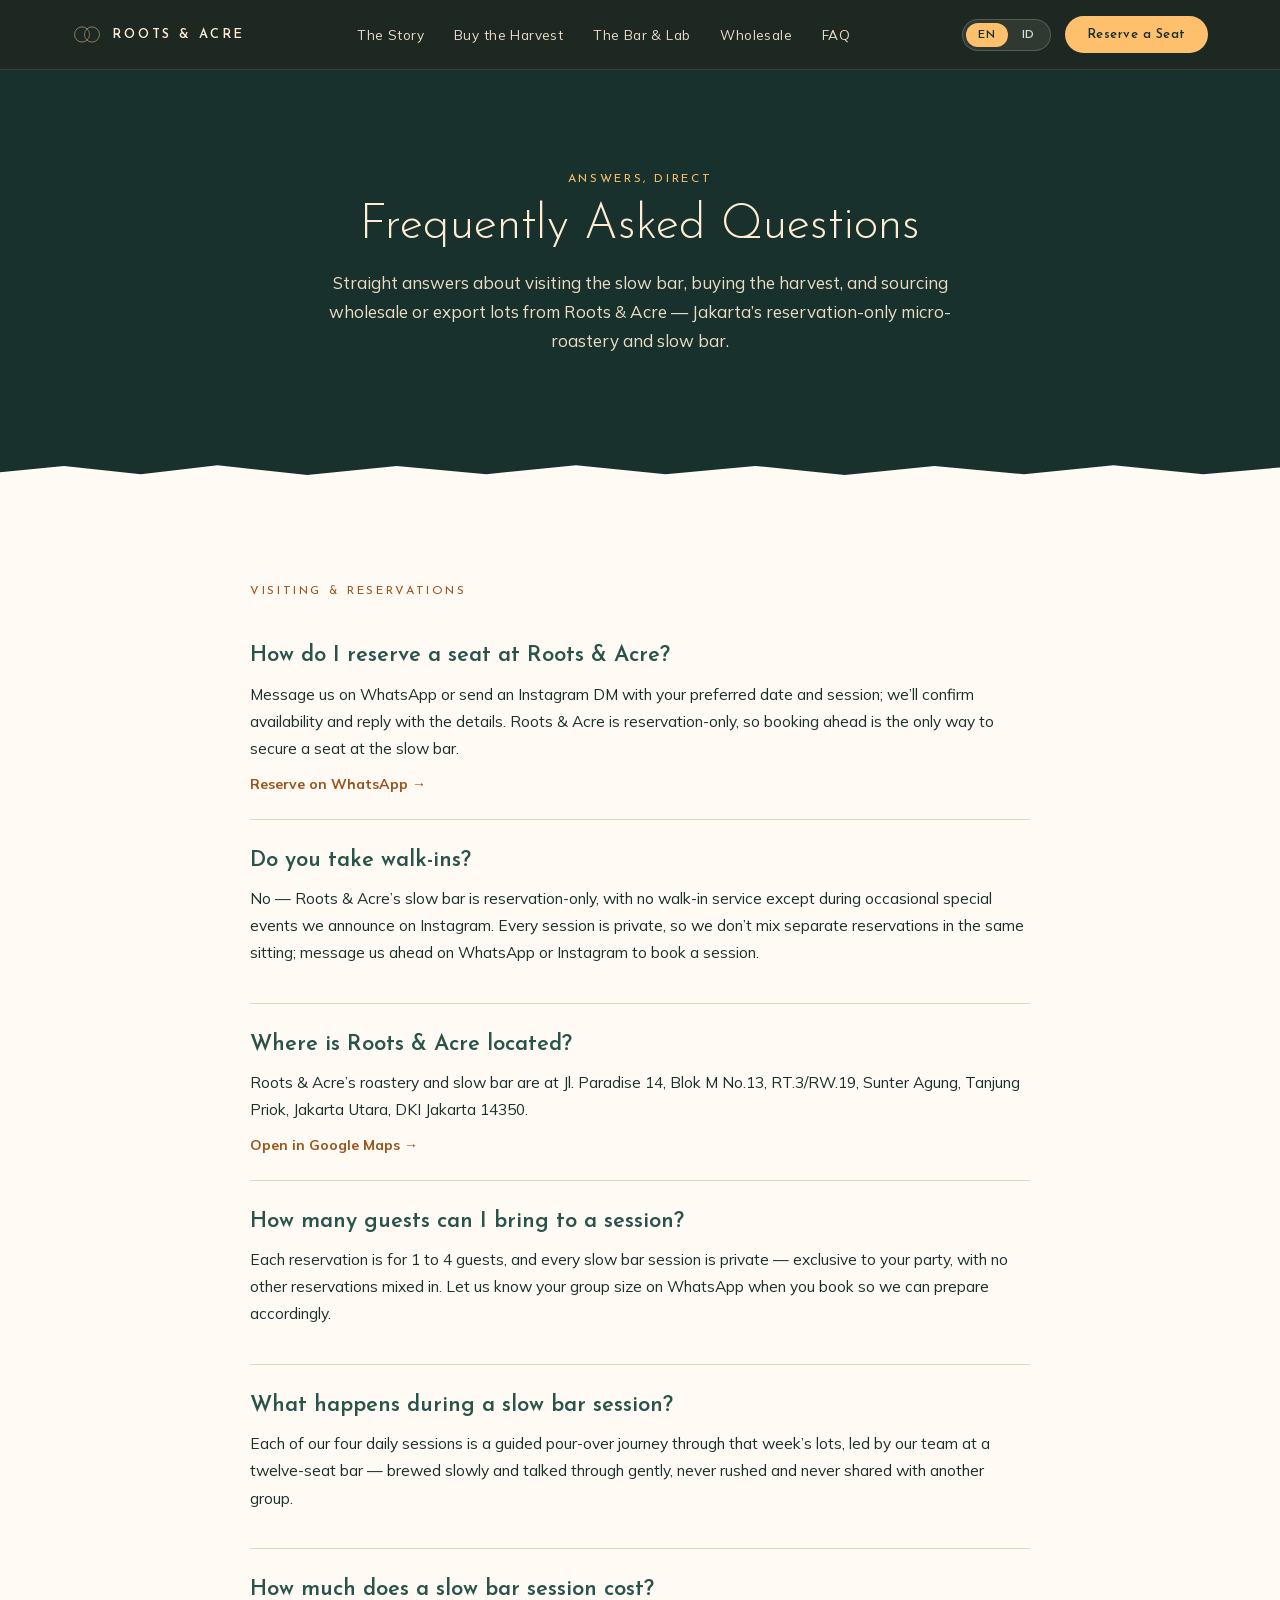
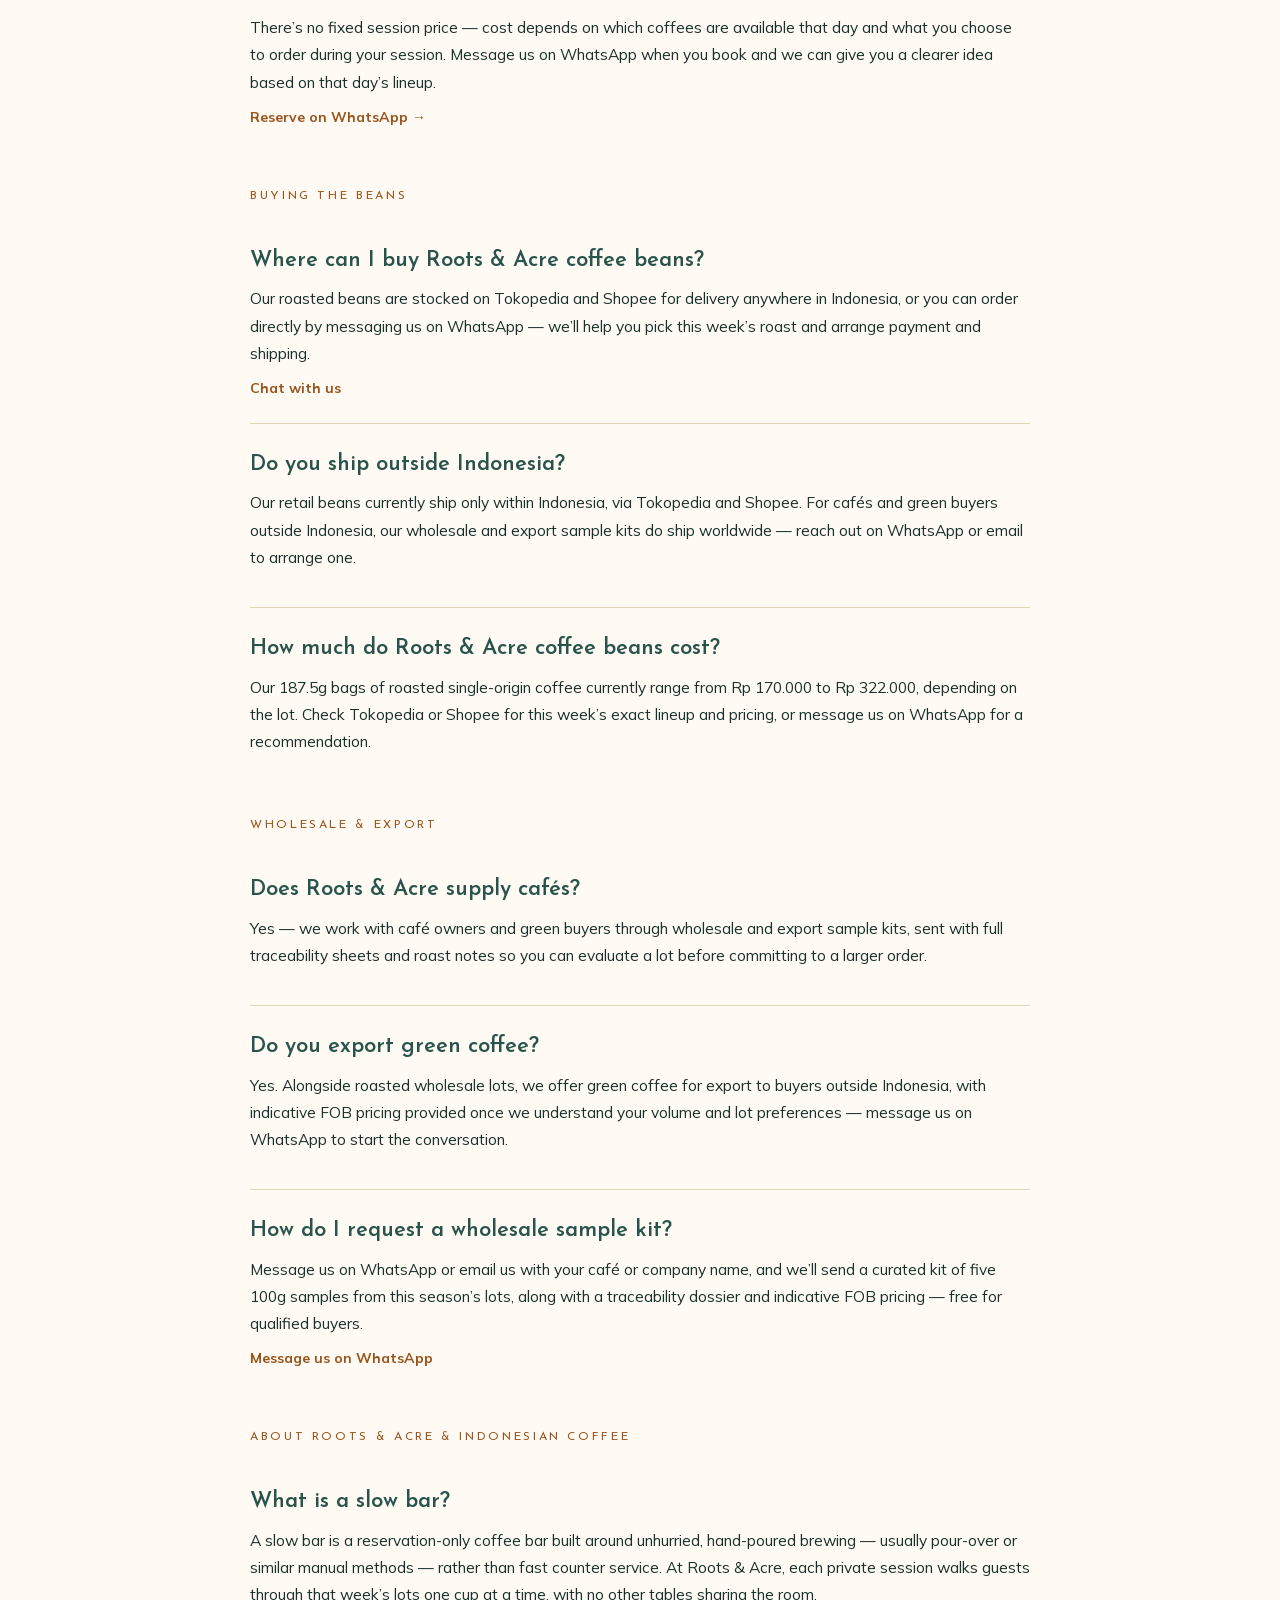
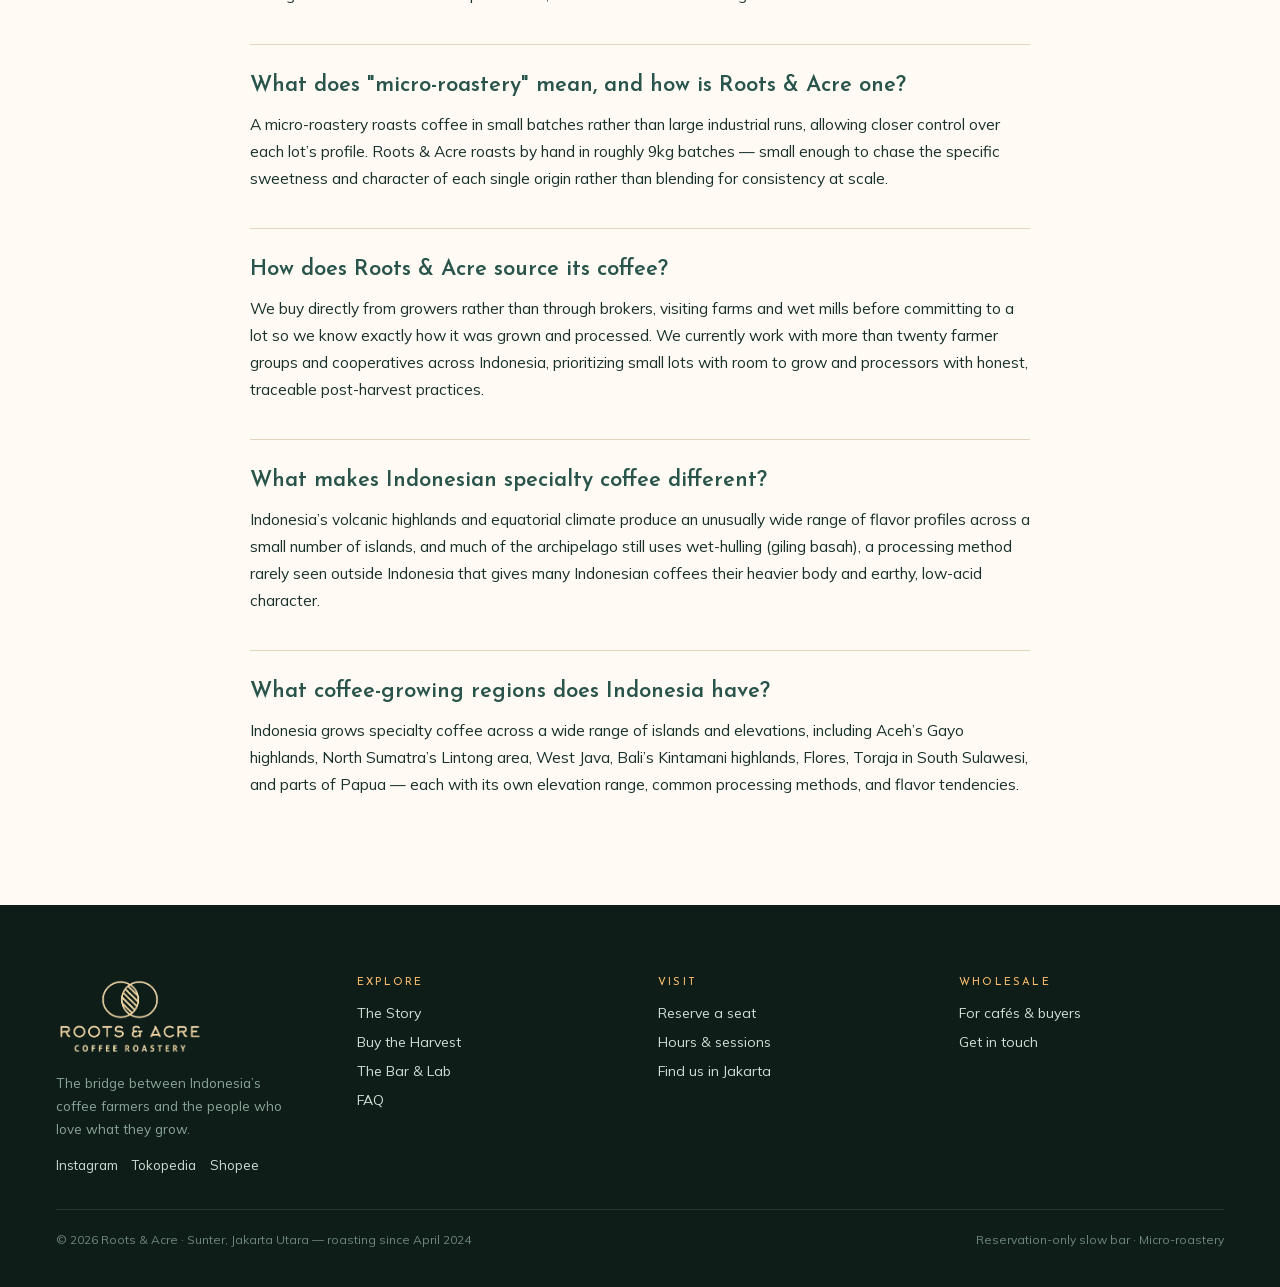
==== commit 626a45bd: "seo: correct FAQ facts — 1-4 pax/reservation, variable session pricing Dan corrected two assumptions" ====
--- a/faq/index.html
+++ b/faq/index.html
@@ -157,7 +157,7 @@
           "name": "How many guests can I bring to a session?",
           "acceptedAnswer": {
             "@type": "Answer",
-            "text": "Each slow bar session is private and exclusive to your reservation — up to twelve guests can be seated at once. Let us know your group size on WhatsApp when you book so we can prepare the right pours."
+            "text": "Each reservation is for 1 to 4 guests, and every slow bar session is private — exclusive to your party, with no other reservations mixed in. Let us know your group size on WhatsApp when you book so we can prepare accordingly."
           }
         },
         {
@@ -166,6 +166,14 @@
           "acceptedAnswer": {
             "@type": "Answer",
             "text": "Each of our four daily sessions is a guided pour-over journey through that week’s lots, led by our team at a twelve-seat bar — brewed slowly and talked through gently, never rushed and never shared with another group."
+          }
+        },
+        {
+          "@type": "Question",
+          "name": "How much does a slow bar session cost?",
+          "acceptedAnswer": {
+            "@type": "Answer",
+            "text": "There’s no fixed session price — cost depends on which coffees are available that day and what you choose to order during your session. Message us on WhatsApp when you book and we can give you a clearer idea based on that day’s lineup."
           }
         },
         {
@@ -333,11 +341,16 @@
         </div>
         <div class="faq-item">
           <h2>How many guests can I bring to a session?</h2>
-          <p>Each slow bar session is private and exclusive to your reservation — up to twelve guests can be seated at once. Let us know your group size on WhatsApp when you book so we can prepare the right pours.</p>
+          <p>Each reservation is for 1 to 4 guests, and every slow bar session is private — exclusive to your party, with no other reservations mixed in. Let us know your group size on WhatsApp when you book so we can prepare accordingly.</p>
         </div>
         <div class="faq-item">
           <h2>What happens during a slow bar session?</h2>
           <p>Each of our four daily sessions is a guided pour-over journey through that week’s lots, led by our team at a twelve-seat bar — brewed slowly and talked through gently, never rushed and never shared with another group.</p>
+        </div>
+        <div class="faq-item">
+          <h2>How much does a slow bar session cost?</h2>
+          <p>There’s no fixed session price — cost depends on which coffees are available that day and what you choose to order during your session. Message us on WhatsApp when you book and we can give you a clearer idea based on that day’s lineup.</p>
+          <a class="faq-item__cta" href="https://wa.me/6287870702024?text=Hi%20Roots%20%26%20Acre!%20I%E2%80%99d%20like%20to%20reserve%20a%20seat%20at%20the%20Bar%20%26%20Lab.%0A%0ADate%3A%20%0ASession%3A%20%0ANumber%20of%20guests%3A%20%0A%0AThank%20you!" target="_blank" rel="noopener">Reserve on WhatsApp →</a>
         </div>
       </div>
       <div class="faq-group">
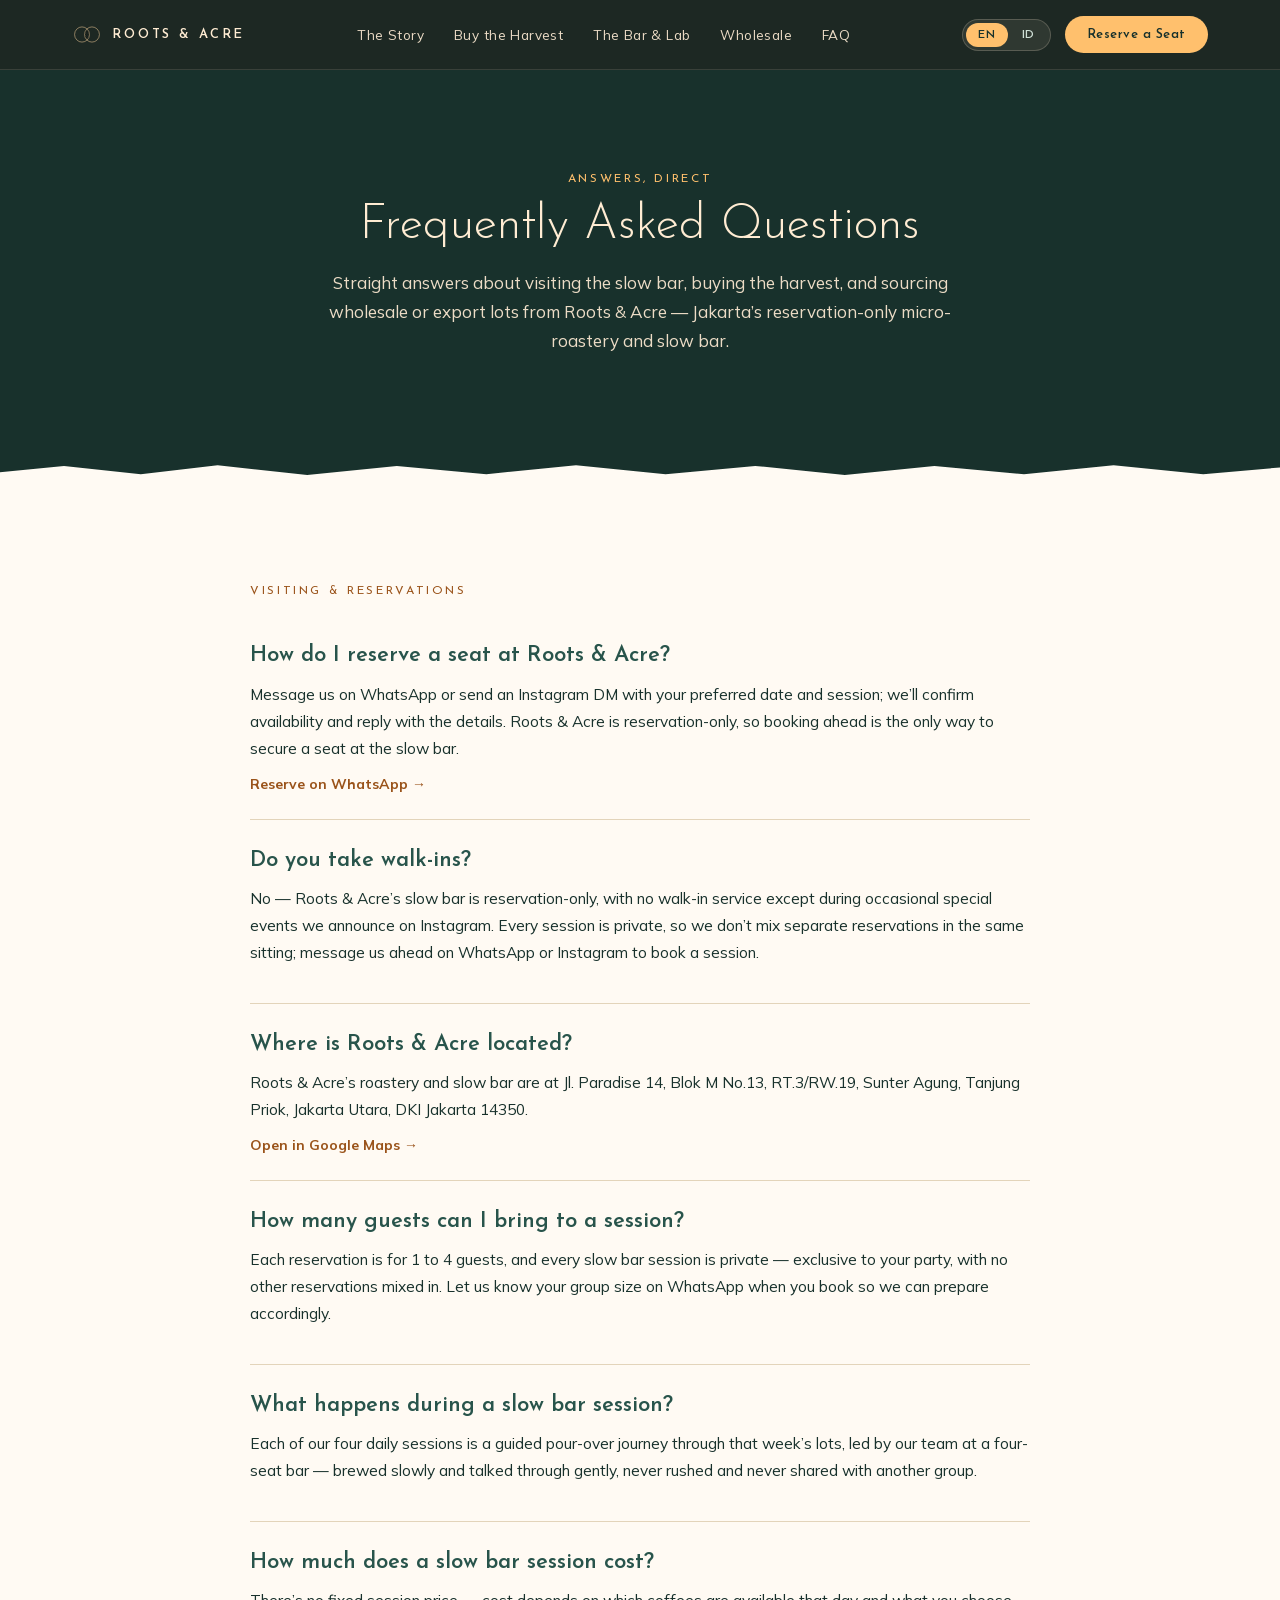
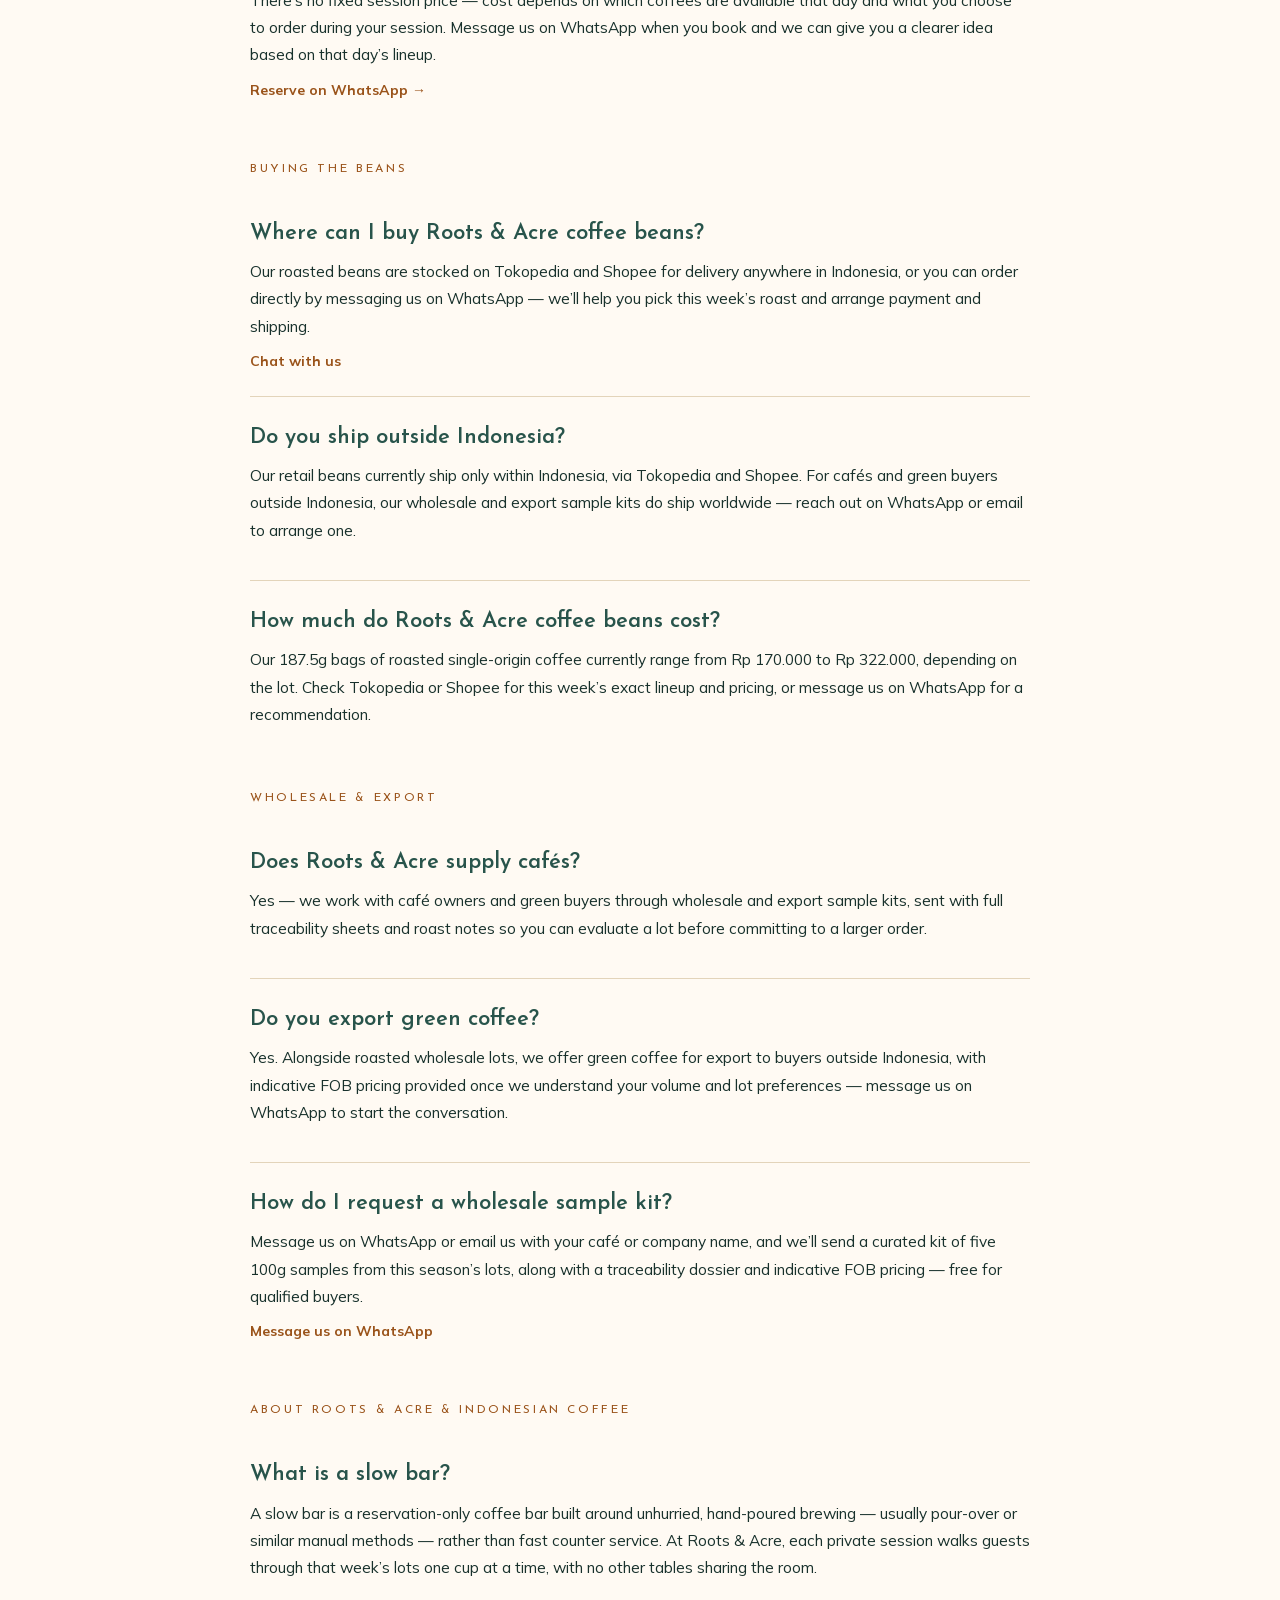
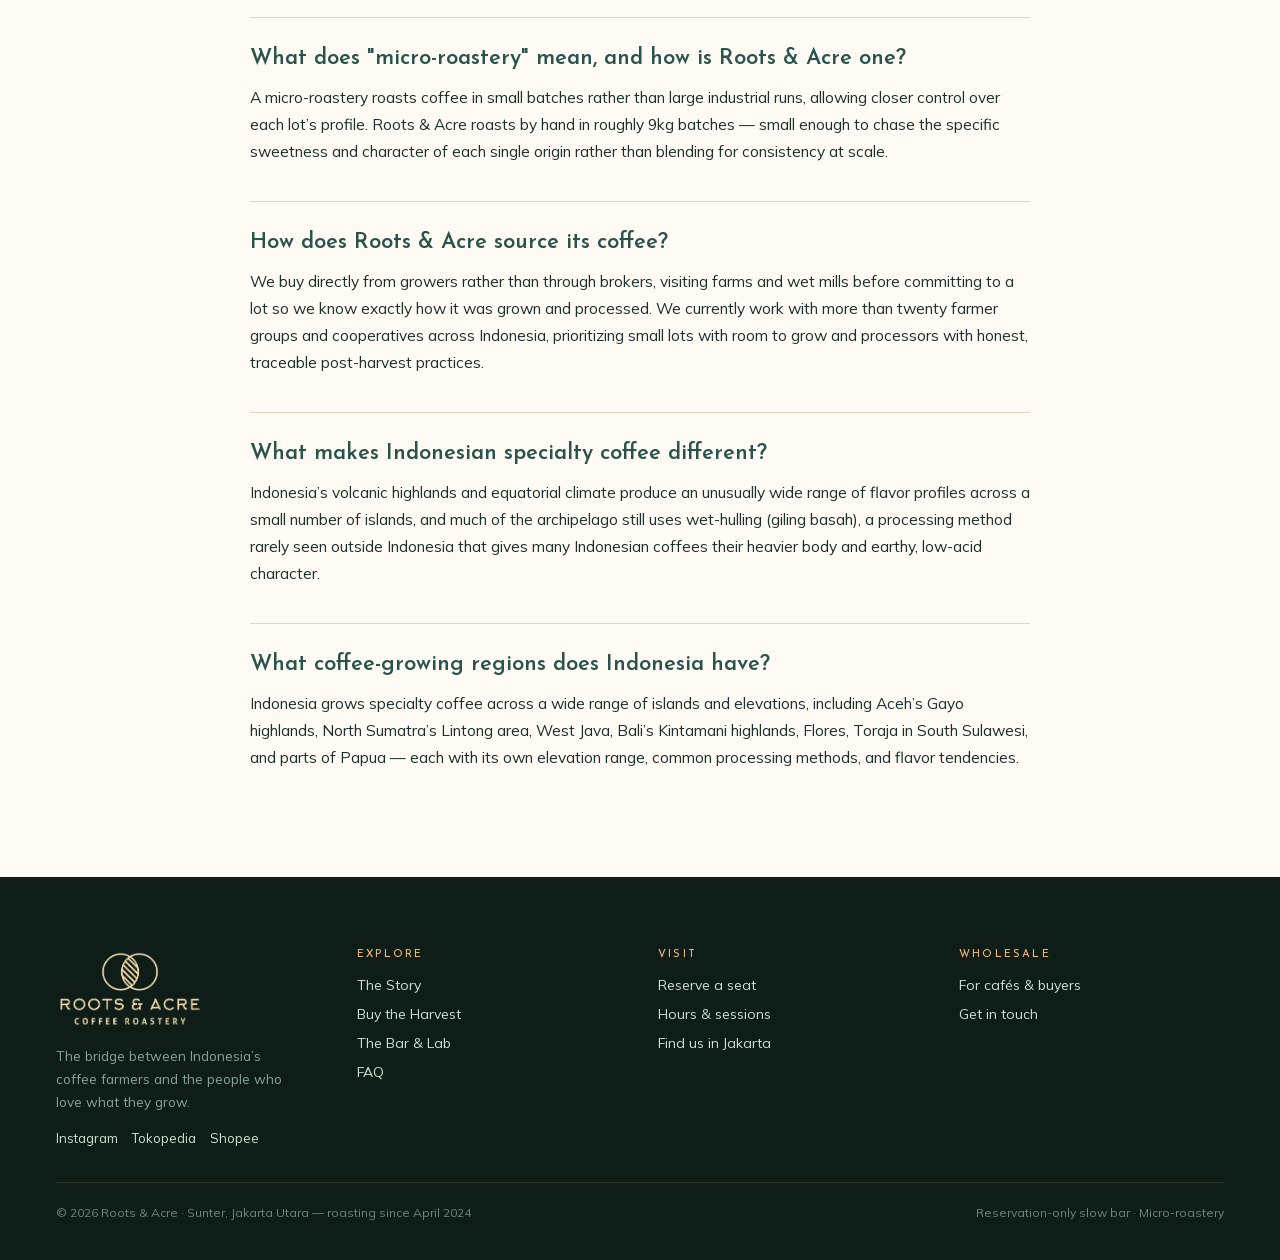
==== commit f6eff2a6: "seo: correct seat count — four seats, not twelve Dan corrected the Bar & Lab's actual capacity: four" ====
--- a/faq/index.html
+++ b/faq/index.html
@@ -165,7 +165,7 @@
           "name": "What happens during a slow bar session?",
           "acceptedAnswer": {
             "@type": "Answer",
-            "text": "Each of our four daily sessions is a guided pour-over journey through that week’s lots, led by our team at a twelve-seat bar — brewed slowly and talked through gently, never rushed and never shared with another group."
+            "text": "Each of our four daily sessions is a guided pour-over journey through that week’s lots, led by our team at a four-seat bar — brewed slowly and talked through gently, never rushed and never shared with another group."
           }
         },
         {
@@ -345,7 +345,7 @@
         </div>
         <div class="faq-item">
           <h2>What happens during a slow bar session?</h2>
-          <p>Each of our four daily sessions is a guided pour-over journey through that week’s lots, led by our team at a twelve-seat bar — brewed slowly and talked through gently, never rushed and never shared with another group.</p>
+          <p>Each of our four daily sessions is a guided pour-over journey through that week’s lots, led by our team at a four-seat bar — brewed slowly and talked through gently, never rushed and never shared with another group.</p>
         </div>
         <div class="faq-item">
           <h2>How much does a slow bar session cost?</h2>
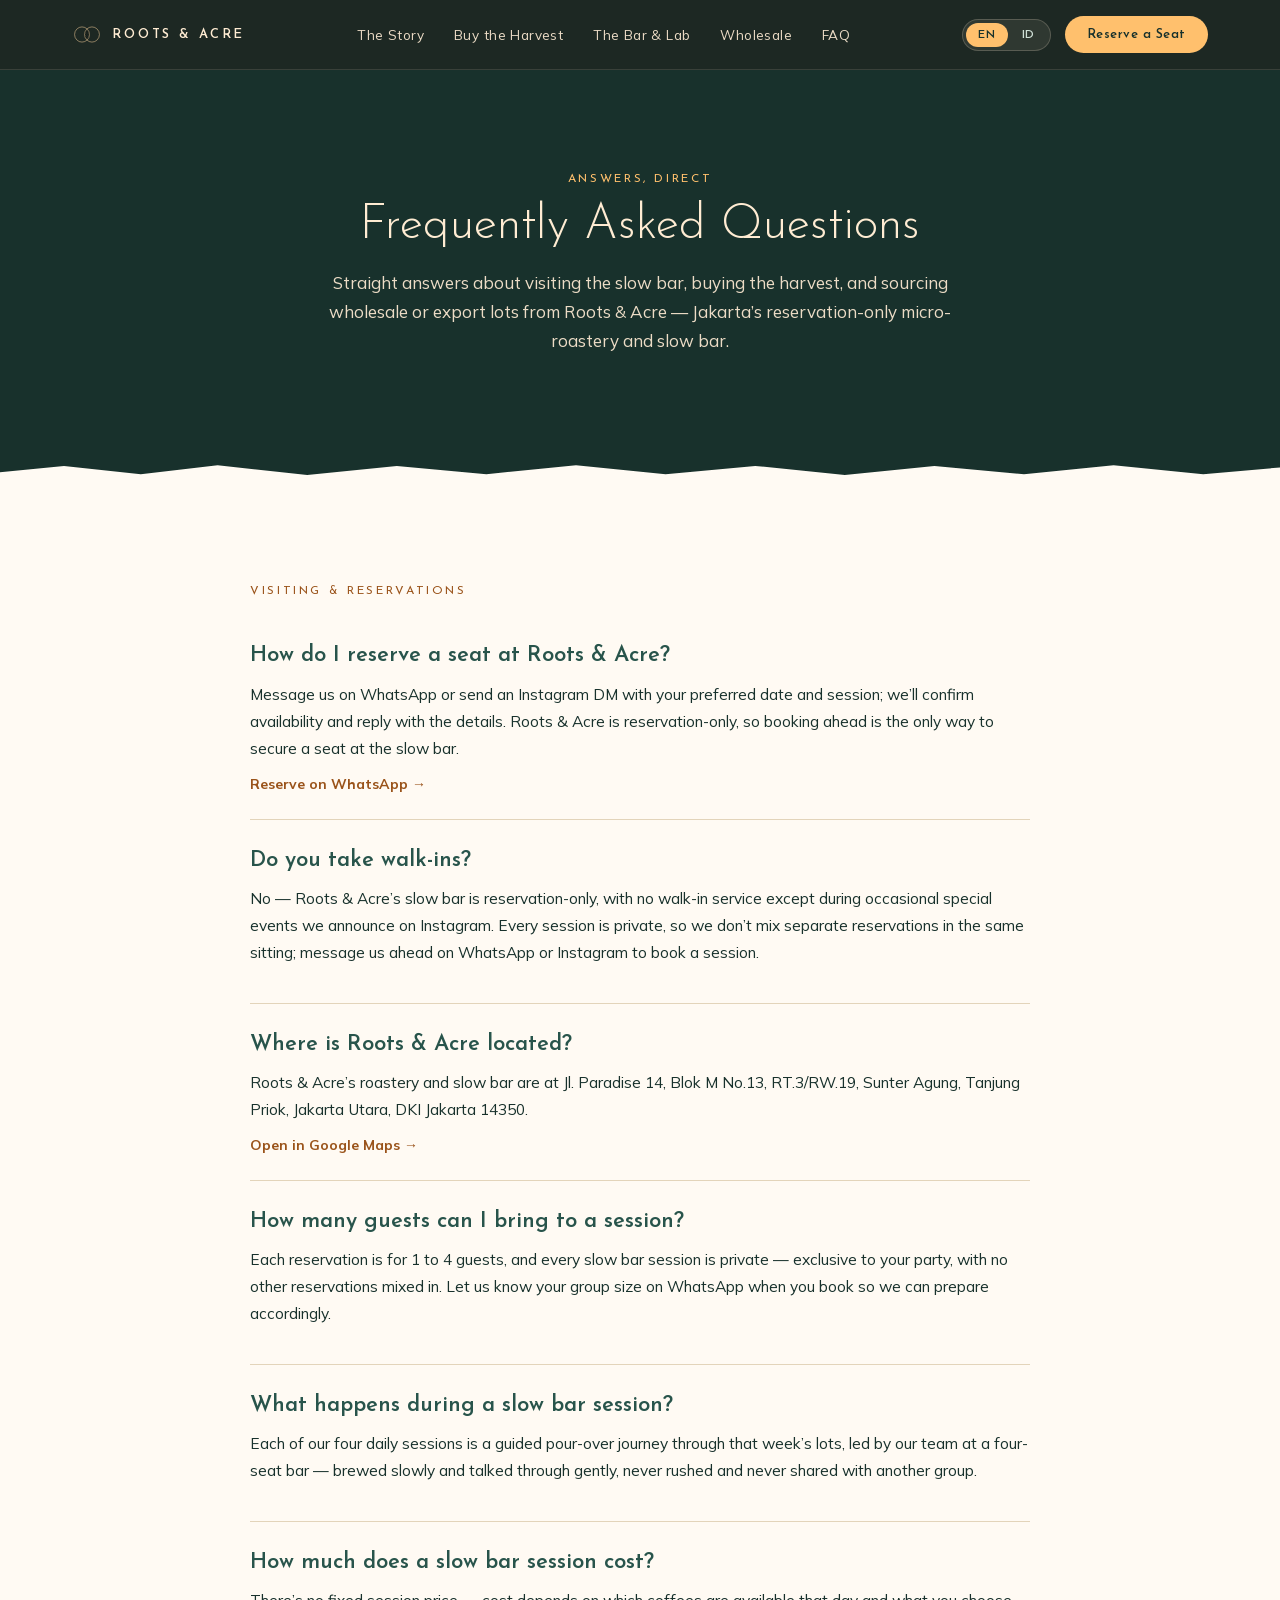
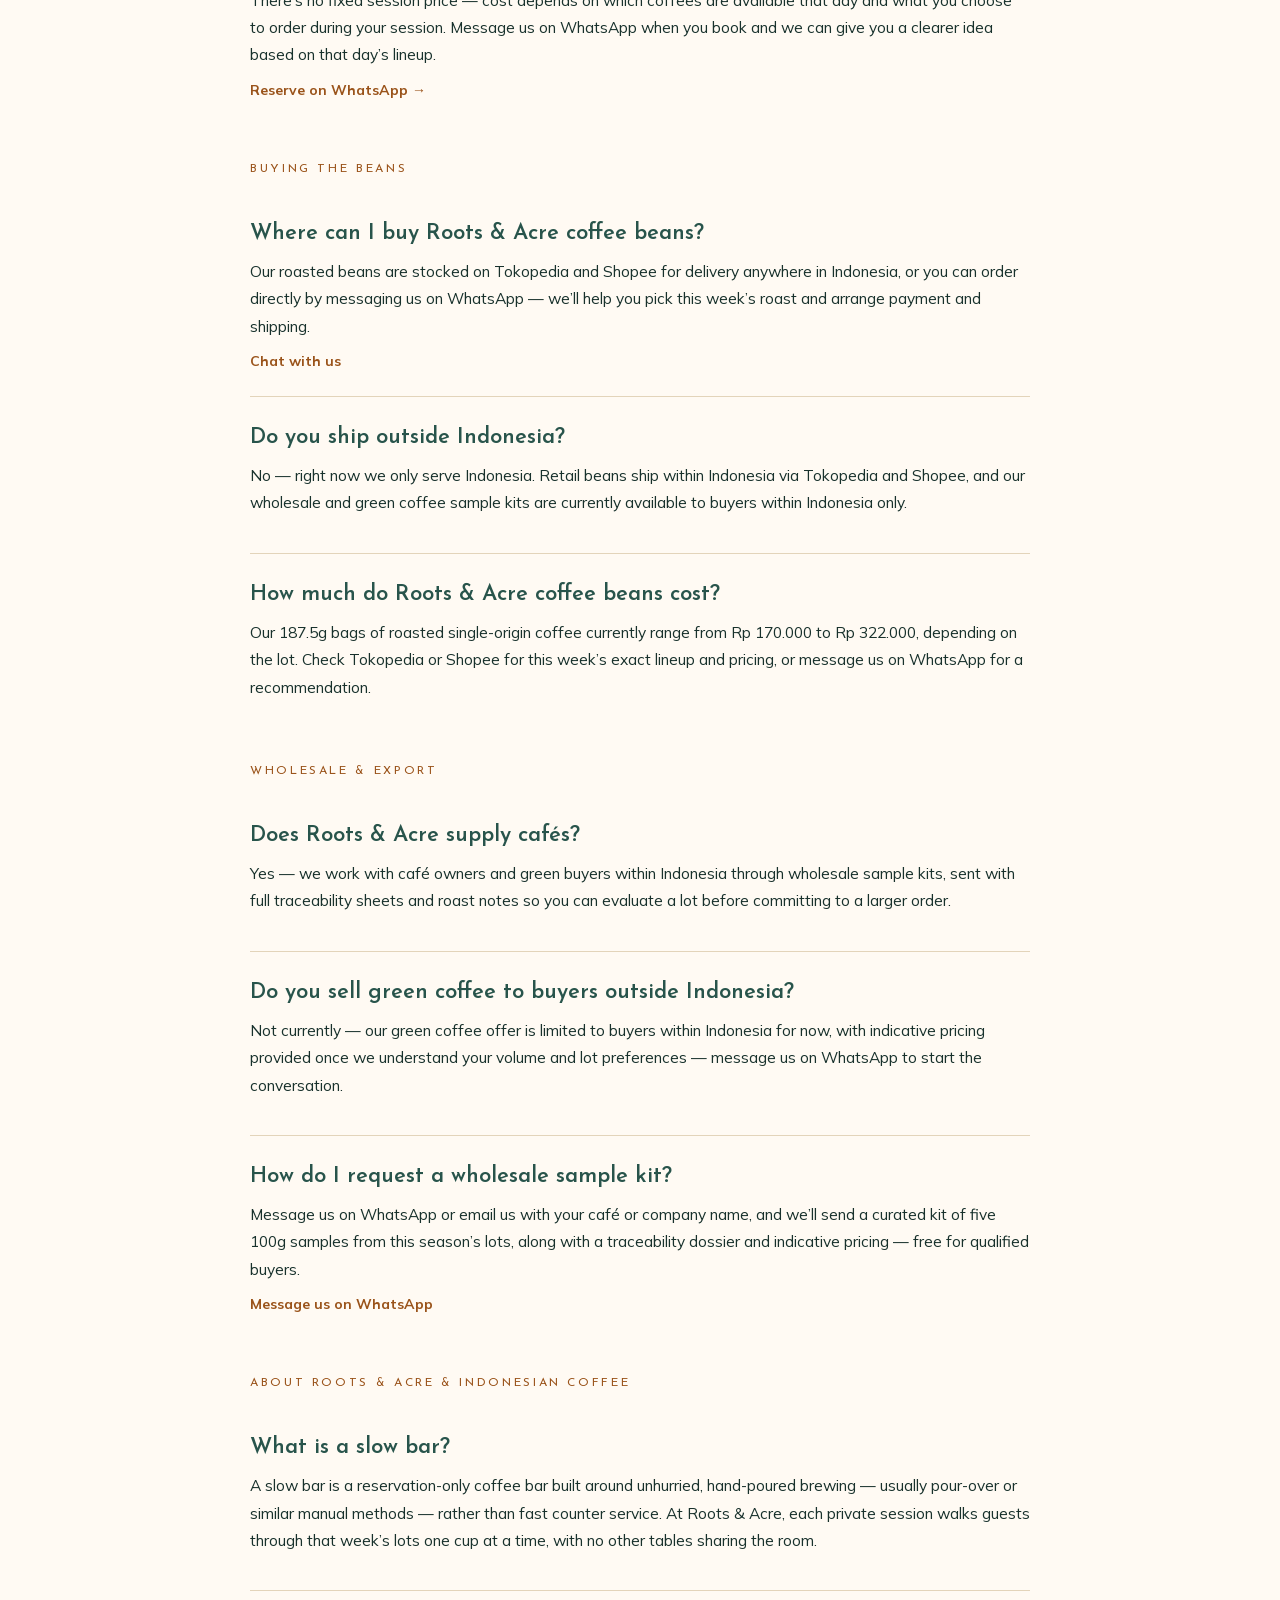
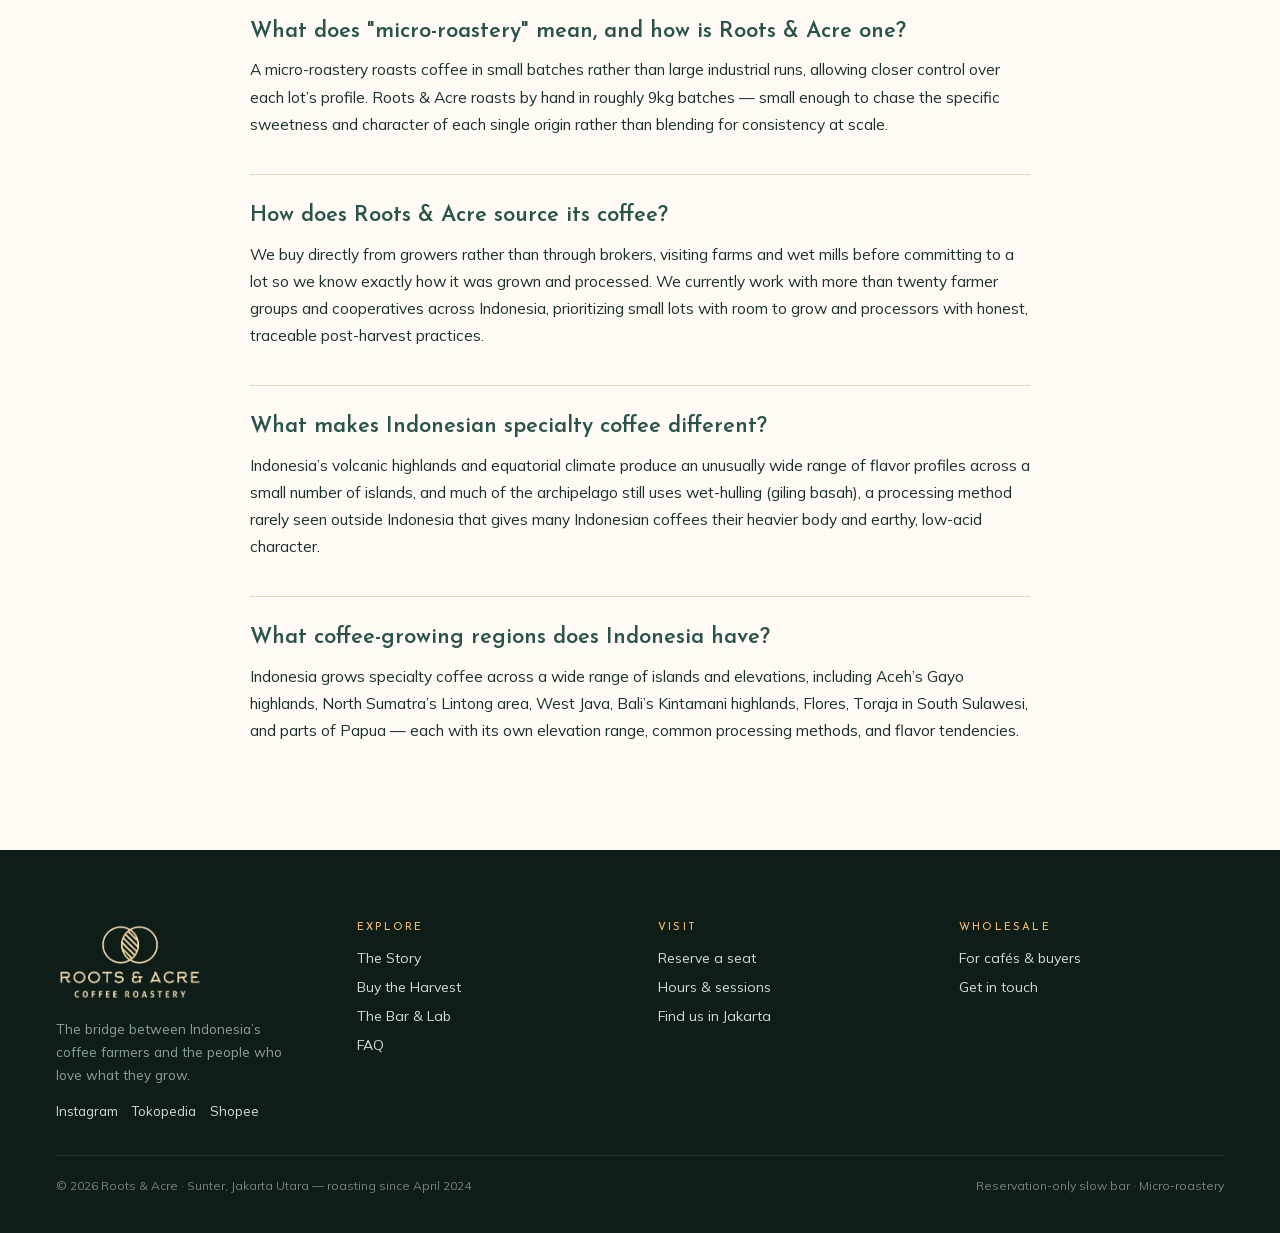
==== commit 72e10635: "fix: wholesale & export are Indonesia-only, not worldwide The site claimed wholesale sample kits and" ====
--- a/faq/index.html
+++ b/faq/index.html
@@ -189,7 +189,7 @@
           "name": "Do you ship outside Indonesia?",
           "acceptedAnswer": {
             "@type": "Answer",
-            "text": "Our retail beans currently ship only within Indonesia, via Tokopedia and Shopee. For cafés and green buyers outside Indonesia, our wholesale and export sample kits do ship worldwide — reach out on WhatsApp or email to arrange one."
+            "text": "No — right now we only serve Indonesia. Retail beans ship within Indonesia via Tokopedia and Shopee, and our wholesale and green coffee sample kits are currently available to buyers within Indonesia only."
           }
         },
         {
@@ -205,15 +205,15 @@
           "name": "Does Roots & Acre supply cafés?",
           "acceptedAnswer": {
             "@type": "Answer",
-            "text": "Yes — we work with café owners and green buyers through wholesale and export sample kits, sent with full traceability sheets and roast notes so you can evaluate a lot before committing to a larger order."
-          }
-        },
-        {
-          "@type": "Question",
-          "name": "Do you export green coffee?",
-          "acceptedAnswer": {
-            "@type": "Answer",
-            "text": "Yes. Alongside roasted wholesale lots, we offer green coffee for export to buyers outside Indonesia, with indicative FOB pricing provided once we understand your volume and lot preferences — message us on WhatsApp to start the conversation."
+            "text": "Yes — we work with café owners and green buyers within Indonesia through wholesale sample kits, sent with full traceability sheets and roast notes so you can evaluate a lot before committing to a larger order."
+          }
+        },
+        {
+          "@type": "Question",
+          "name": "Do you sell green coffee to buyers outside Indonesia?",
+          "acceptedAnswer": {
+            "@type": "Answer",
+            "text": "Not currently — our green coffee offer is limited to buyers within Indonesia for now, with indicative pricing provided once we understand your volume and lot preferences — message us on WhatsApp to start the conversation."
           }
         },
         {
@@ -221,7 +221,7 @@
           "name": "How do I request a wholesale sample kit?",
           "acceptedAnswer": {
             "@type": "Answer",
-            "text": "Message us on WhatsApp or email us with your café or company name, and we’ll send a curated kit of five 100g samples from this season’s lots, along with a traceability dossier and indicative FOB pricing — free for qualified buyers."
+            "text": "Message us on WhatsApp or email us with your café or company name, and we’ll send a curated kit of five 100g samples from this season’s lots, along with a traceability dossier and indicative pricing — free for qualified buyers."
           }
         },
         {
@@ -362,7 +362,7 @@
         </div>
         <div class="faq-item">
           <h2>Do you ship outside Indonesia?</h2>
-          <p>Our retail beans currently ship only within Indonesia, via Tokopedia and Shopee. For cafés and green buyers outside Indonesia, our wholesale and export sample kits do ship worldwide — reach out on WhatsApp or email to arrange one.</p>
+          <p>No — right now we only serve Indonesia. Retail beans ship within Indonesia via Tokopedia and Shopee, and our wholesale and green coffee sample kits are currently available to buyers within Indonesia only.</p>
         </div>
         <div class="faq-item">
           <h2>How much do Roots &amp; Acre coffee beans cost?</h2>
@@ -373,15 +373,15 @@
         <div class="eyebrow faq-group__label">Wholesale &amp; Export</div>
         <div class="faq-item">
           <h2>Does Roots &amp; Acre supply cafés?</h2>
-          <p>Yes — we work with café owners and green buyers through wholesale and export sample kits, sent with full traceability sheets and roast notes so you can evaluate a lot before committing to a larger order.</p>
-        </div>
-        <div class="faq-item">
-          <h2>Do you export green coffee?</h2>
-          <p>Yes. Alongside roasted wholesale lots, we offer green coffee for export to buyers outside Indonesia, with indicative FOB pricing provided once we understand your volume and lot preferences — message us on WhatsApp to start the conversation.</p>
+          <p>Yes — we work with café owners and green buyers within Indonesia through wholesale sample kits, sent with full traceability sheets and roast notes so you can evaluate a lot before committing to a larger order.</p>
+        </div>
+        <div class="faq-item">
+          <h2>Do you sell green coffee to buyers outside Indonesia?</h2>
+          <p>Not currently — our green coffee offer is limited to buyers within Indonesia for now, with indicative pricing provided once we understand your volume and lot preferences — message us on WhatsApp to start the conversation.</p>
         </div>
         <div class="faq-item">
           <h2>How do I request a wholesale sample kit?</h2>
-          <p>Message us on WhatsApp or email us with your café or company name, and we’ll send a curated kit of five 100g samples from this season’s lots, along with a traceability dossier and indicative FOB pricing — free for qualified buyers.</p>
+          <p>Message us on WhatsApp or email us with your café or company name, and we’ll send a curated kit of five 100g samples from this season’s lots, along with a traceability dossier and indicative pricing — free for qualified buyers.</p>
           <a class="faq-item__cta" href="https://wa.me/6287870702024?text=Hi%20Roots%20%26%20Acre!%20I%E2%80%99m%20from%20%5Bcaf%C3%A9%20%2F%20company%20name%5D%2C%20interested%20in%20your%20wholesale%2Fexport%20sample%20kit." target="_blank" rel="noopener">Message us on WhatsApp</a>
         </div>
       </div>
